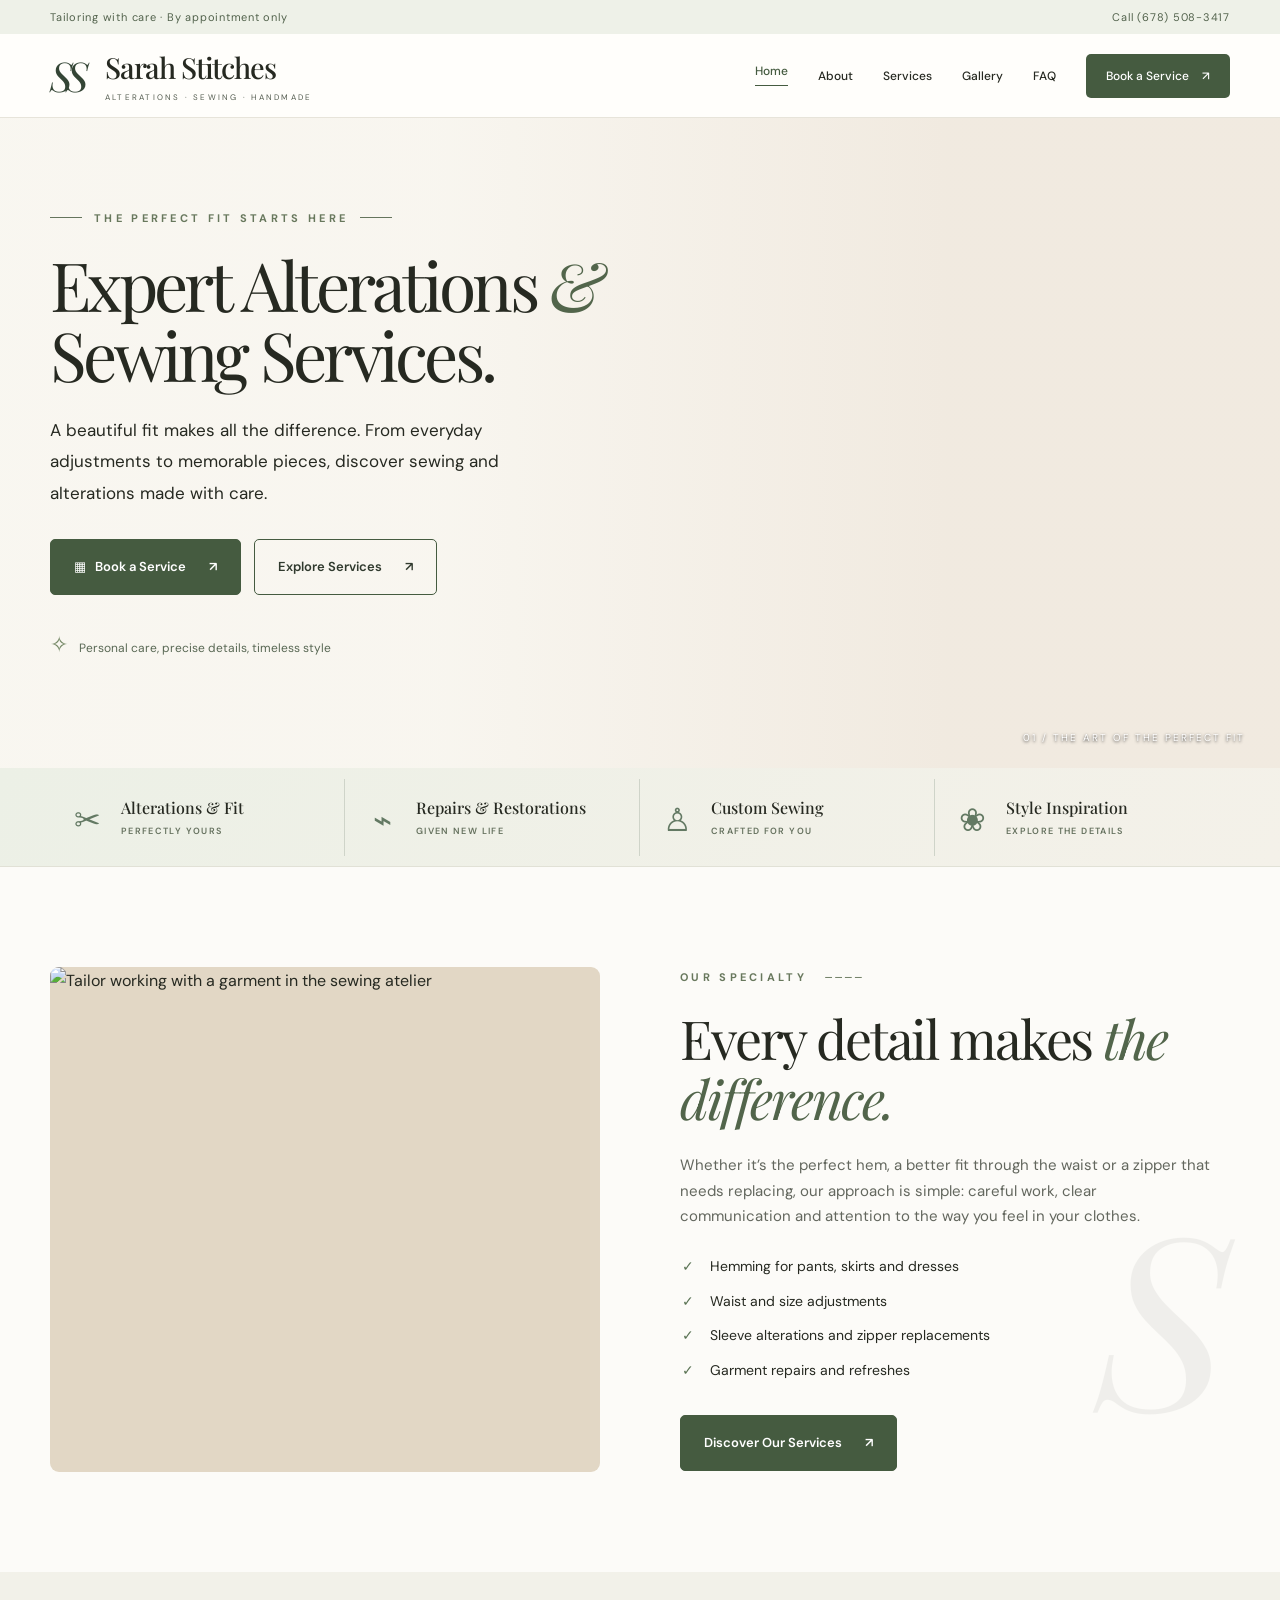
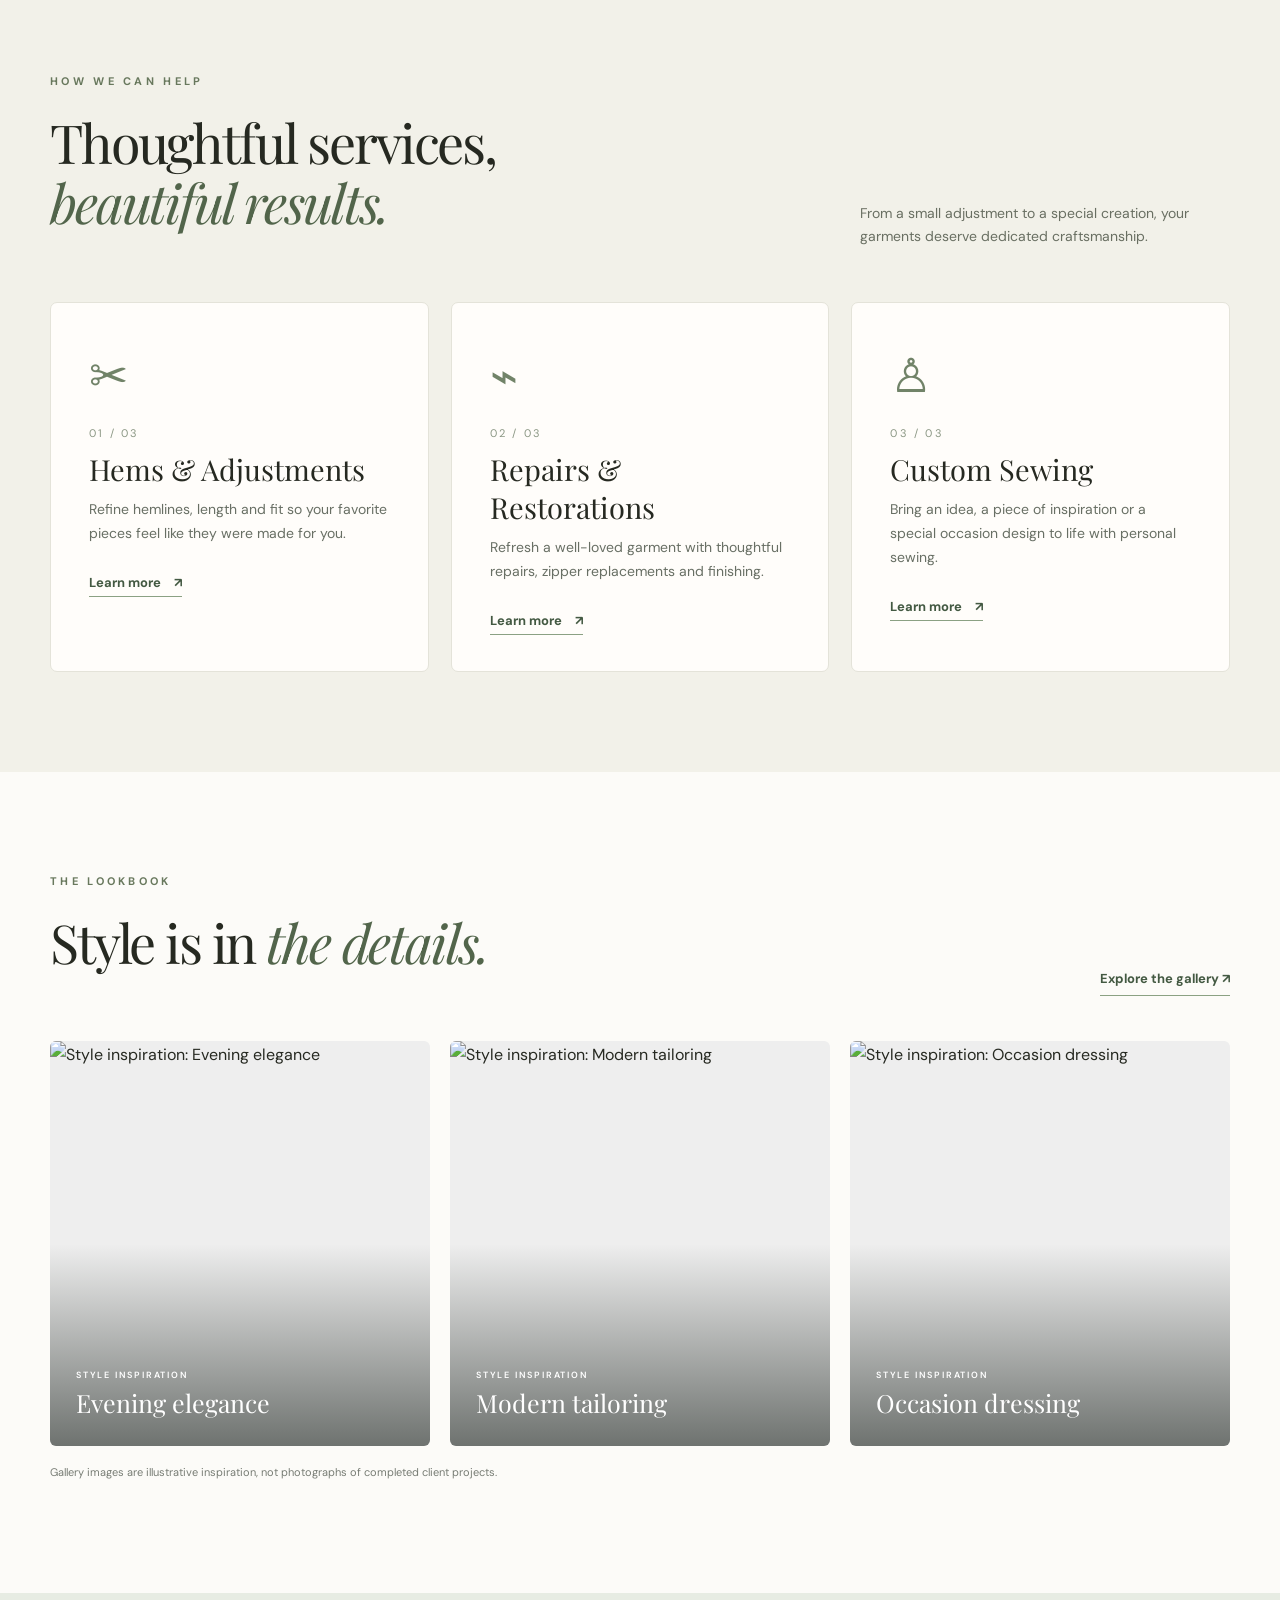
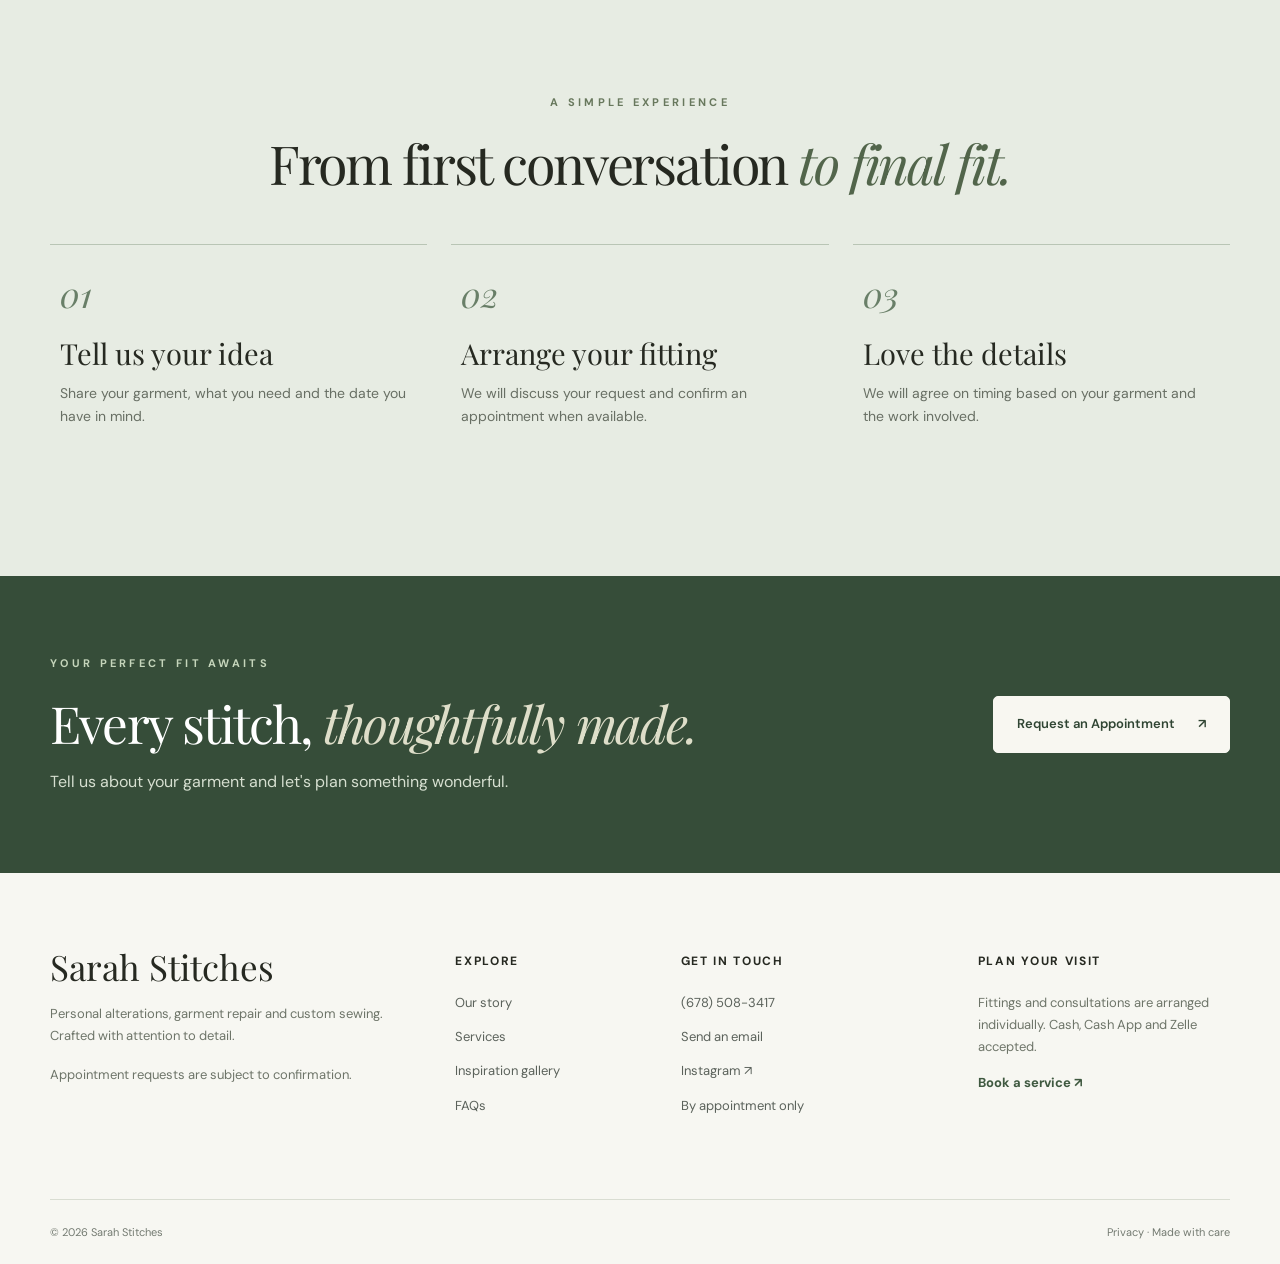
==== index.html @ 7e5cfd44 "feat: publish responsive couture brochure website with SEO and appointment form" ====
<!DOCTYPE html><html lang="en"><head><meta charset="UTF-8"><meta name="viewport" content="width=device-width, initial-scale=1"><meta name="theme-color" content="#43553e"><meta name="description" content="Explore clothing alterations, hemming, garment repairs and custom sewing at Sarah Stitches. Request an appointment today."><meta property="og:type" content="website"><meta property="og:site_name" content="Sarah Stitches"><meta property="og:title" content="Sarah Stitches | Expert Alterations & Custom Sewing"><meta property="og:description" content="Explore clothing alterations, hemming, garment repairs and custom sewing at Sarah Stitches. Request an appointment today."><meta property="og:url" content="https://sarah-stitches.netlify.app/"><meta property="og:image" content="https://images.pexels.com/photos/7148013/pexels-photo-7148013.jpeg?auto=compress&cs=tinysrgb&w=1600"><meta name="twitter:card" content="summary_large_image"><link rel="canonical" href="https://sarah-stitches.netlify.app/"><link rel="icon" href="/favicon.svg" type="image/svg+xml"><link rel="preconnect" href="https://fonts.googleapis.com"><link rel="preconnect" href="https://fonts.gstatic.com" crossorigin><link rel="preconnect" href="https://images.unsplash.com"><link rel="preconnect" href="https://images.pexels.com"><link href="https://fonts.googleapis.com/css2?family=DM+Sans:wght@400;500;600;700&family=Playfair+Display:ital,wght@0,400;0,500;0,600;1,400;1,500&display=swap" rel="stylesheet"><link rel="stylesheet" href="/assets/styles.css"><title>Sarah Stitches | Expert Alterations & Custom Sewing</title><script type="application/ld+json">{"@context":"https://schema.org","@type":"Organization","name":"Sarah Stitches","url":"https://sarah-stitches.netlify.app","telephone":"+1-678-508-3417","email":"perfectfitalterationsga@gmail.com","sameAs":["https://www.instagram.com/SarahStitche_alterations_/"],"description":"Clothing alterations, repairs and custom sewing available by appointment."}</script></head><body><a class="skip" href="#main">Skip to main content</a><div class="topline"><div class="wrap topinner"><span>Tailoring with care · By appointment only</span><a href="tel:+16785083417">Call (678) 508-3417</a></div></div><header class="head"><div class="wrap nav"><a href="/" class="brand" aria-label="Sarah Stitches home"><span class="monogram">SS</span><span class="brandline"><b>Sarah Stitches</b><small>ALTERATIONS · SEWING · HANDMADE</small></span></a><button class="hamb" aria-controls="menu" aria-expanded="false" aria-label="Open menu"><i></i><i></i><i></i></button><nav id="menu" class="menu" aria-label="Main menu"><a aria-current="page" href="/">Home</a><a  href="/about/">About</a><a  href="/services/">Services</a><a  href="/gallery/">Gallery</a><a  href="/faq/">FAQ</a><a class="booklink"  href="/book/">Book a Service <span>↗</span></a></nav></div></header><main id="main"><section class="hero"><div class="heroimage" style="background-image:linear-gradient(90deg,rgba(249,247,241,.97) 0%,rgba(249,247,241,.92) 34%,rgba(249,247,241,.19) 74%),url('https://images.pexels.com/photos/7148013/pexels-photo-7148013.jpeg?auto=compress&cs=tinysrgb&w=1600')"></div><div class="wrap herocontent"><div class="herotext"><p class="kicker withline">THE PERFECT FIT STARTS HERE</p><h1>Expert Alterations <i>&</i> Sewing Services.</h1><p class="lead">A beautiful fit makes all the difference. From everyday adjustments to memorable pieces, discover sewing and alterations made with care.</p><div class="actions"><a class="btn" href="/book/">▦ &nbsp; Book a Service <span>↗</span></a><a class="btn outline" href="/services/">Explore Services <span>↗</span></a></div><div class="herofoot"><span class="sparkle">✧</span> Personal care, precise details, timeless style</div></div></div><div class="hero-index">01 / THE ART OF THE PERFECT FIT</div></section>
<div class="categories"><div class="wrap catgrid"><a href="/services/#hemming"><i>✂</i><div><strong>Alterations & Fit</strong><small>PERFECTLY YOURS</small></div></a><a href="/services/#repairs"><i>⌁</i><div><strong>Repairs & Restorations</strong><small>GIVEN NEW LIFE</small></div></a><a href="/services/#custom"><i>♙</i><div><strong>Custom Sewing</strong><small>CRAFTED FOR YOU</small></div></a><a href="/gallery/"><i>❀</i><div><strong>Style Inspiration</strong><small>EXPLORE THE DETAILS</small></div></a></div></div>
<section class="section wrap feature"><div class="feature-img"><img src="https://images.pexels.com/photos/6765062/pexels-photo-6765062.jpeg?auto=compress&cs=tinysrgb&w=1100" loading="lazy" alt="Tailor working with a garment in the sewing atelier"></div><div class="feature-copy"><p class="kicker">OUR SPECIALTY <span>────</span></p><h2>Every detail makes <em>the difference.</em></h2><p>Whether it’s the perfect hem, a better fit through the waist or a zipper that needs replacing, our approach is simple: careful work, clear communication and attention to the way you feel in your clothes.</p><ul class="checks"><li>Hemming for pants, skirts and dresses</li><li>Waist and size adjustments</li><li>Sleeve alterations and zipper replacements</li><li>Garment repairs and refreshes</li></ul><a class="btn" href="/services/">Discover Our Services <span>↗</span></a><div class="featuredeco">S</div></div></section>
<section class="section services-preview"><div class="wrap"><div class="sectionhead"><div><p class="kicker">HOW WE CAN HELP</p><h2>Thoughtful services,<br><em>beautiful results.</em></h2></div><p>From a small adjustment to a special creation, your garments deserve dedicated craftsmanship.</p></div><div class="svcards"><article><div class="svicon">✂</div><span class="svnum">01 / 03</span><h3>Hems & Adjustments</h3><p>Refine hemlines, length and fit so your favorite pieces feel like they were made for you.</p><a href="/services/#hemming">Learn more <span>↗</span></a></article><article><div class="svicon">⌁</div><span class="svnum">02 / 03</span><h3>Repairs & Restorations</h3><p>Refresh a well-loved garment with thoughtful repairs, zipper replacements and finishing.</p><a href="/services/#repairs">Learn more <span>↗</span></a></article><article><div class="svicon">♙</div><span class="svnum">03 / 03</span><h3>Custom Sewing</h3><p>Bring an idea, a piece of inspiration or a special occasion design to life with personal sewing.</p><a href="/services/#custom">Learn more <span>↗</span></a></article></div></div></section>
<section class="section wrap preview-gallery"><div class="sectionhead"><div><p class="kicker">THE LOOKBOOK</p><h2>Style is in <em>the details.</em></h2></div><a class="textlink" href="/gallery/">Explore the gallery ↗</a></div><div class="preview-grid"><div class="preview-photo"><img loading="lazy" src="https://images.unsplash.com/photo-1595777457583-95e059d581b8?auto=format&fit=crop&w=800&q=82" alt="Style inspiration: Evening elegance"><div><span>STYLE INSPIRATION</span><strong>Evening elegance</strong></div></div><div class="preview-photo"><img loading="lazy" src="https://images.unsplash.com/photo-1515886657613-9f3515b0c78f?auto=format&fit=crop&w=800&q=82" alt="Style inspiration: Modern tailoring"><div><span>STYLE INSPIRATION</span><strong>Modern tailoring</strong></div></div><div class="preview-photo"><img loading="lazy" src="https://images.unsplash.com/photo-1469334031218-e382a71b716b?auto=format&fit=crop&w=800&q=82" alt="Style inspiration: Occasion dressing"><div><span>STYLE INSPIRATION</span><strong>Occasion dressing</strong></div></div></div><p class="note">Gallery images are illustrative inspiration, not photographs of completed client projects.</p></section>
<section class="section process"><div class="wrap"><p class="kicker">A SIMPLE EXPERIENCE</p><h2>From first conversation <em>to final fit.</em></h2><div class="steps"><article><span>01</span><h3>Tell us your idea</h3><p>Share your garment, what you need and the date you have in mind.</p></article><article><span>02</span><h3>Arrange your fitting</h3><p>We will discuss your request and confirm an appointment when available.</p></article><article><span>03</span><h3>Love the details</h3><p>We will agree on timing based on your garment and the work involved.</p></article></div></div></section></main><section class="endcta"><div class="wrap endinner"><div><p class="kicker lightkick">YOUR PERFECT FIT AWAITS</p><h2>Every stitch, <em>thoughtfully made.</em></h2><p>Tell us about your garment and let's plan something wonderful.</p></div><a class="btn btn-white" href="/book/">Request an Appointment <span>↗</span></a></div></section><footer class="foot"><div class="wrap footgrid"><div><a class="footbrand" href="/">Sarah Stitches</a><p>Personal alterations, garment repair and custom sewing. Crafted with attention to detail.</p><small>Appointment requests are subject to confirmation.</small></div><div><h3>Explore</h3><a href="/about/">Our story</a><a href="/services/">Services</a><a href="/gallery/">Inspiration gallery</a><a href="/faq/">FAQs</a></div><div><h3>Get in touch</h3><a href="tel:+16785083417">(678) 508-3417</a><a href="mailto:perfectfitalterationsga@gmail.com">Send an email</a><a href="https://www.instagram.com/SarahStitche_alterations_/" target="_blank" rel="noopener noreferrer">Instagram ↗</a><span>By appointment only</span></div><div><h3>Plan your visit</h3><p>Fittings and consultations are arranged individually. Cash, Cash App and Zelle accepted.</p><a class="footbtn" href="/book/">Book a service ↗</a></div></div><div class="wrap footbottom"><span>© 2026 Sarah Stitches</span><span><a href="/privacy/">Privacy</a> · Made with care</span></div></footer><script src="/assets/main.js" defer></script></body></html>
---- assets/styles.css ----
:root{--ink:#262921;--green:#455b40;--dark:#223426;--sage:#e5eadd;--cream:#f8f6f1;--soft:#efece4;--beige:#d9c9ae;--line:#d8d8ca}*{box-sizing:border-box}html{scroll-behavior:smooth}body{margin:0;background:#fcfbf8;color:var(--ink);font:16px/1.7 'DM Sans',system-ui,sans-serif;-webkit-font-smoothing:antialiased}img{max-width:100%;display:block}a{text-decoration:none;color:inherit}button,input,select,textarea{font:inherit}button{cursor:pointer}::selection{background:#9cae93;color:#fff}.wrap{width:min(1180px,calc(100% - 54px));margin:auto}.skip{position:absolute;left:-10000px;z-index:30}.skip:focus{left:1rem;top:1rem;background:white;padding:1rem}.topline{background:#eef1e8;font-size:11px;color:#52624c;letter-spacing:.07em}.topinner{display:flex;align-items:center;justify-content:space-between;min-height:34px}.topinner a:hover{text-decoration:underline}.head{background:#fffefb;position:relative;z-index:12;border-bottom:1px solid #e7e4da}.nav{display:flex;justify-content:space-between;align-items:center;min-height:83px;gap:22px}.brand{display:flex;align-items:center;gap:13px;flex:none}.monogram{font-family:'Playfair Display',serif;font-style:italic;font-size:41px;letter-spacing:-.16em;font-weight:400;color:#344535;margin-right:9px}.brandline{display:flex;flex-direction:column;line-height:1.15}.brandline b{font:500 29px 'Playfair Display',serif;letter-spacing:-.04em}.brandline small{font-size:8px;letter-spacing:.28em;margin-top:7px;color:#555d51}.menu{display:flex;align-items:center;gap:30px}.menu>a{font:500 12px/1 'DM Sans',sans-serif;transition:color .2s;white-space:nowrap}.menu>a:hover,.menu>a[aria-current=page]{color:var(--green)}.menu>a:not(.booklink)[aria-current=page]:after{content:'';display:block;height:1px;background:var(--green);margin-top:8px}.booklink{background:var(--green);border-radius:5px;color:#fff!important;padding:16px 20px;display:inline-flex;align-items:center;gap:13px}.booklink:hover,.btn:hover{background:#273b29}.hamb{display:none;border:0;background:transparent;padding:12px}.hamb i{display:block;width:26px;height:2px;background:#304132;margin:5px 0}.hero{min-height:650px;position:relative;overflow:hidden;background:#efe7dc}.heroimage{position:absolute;inset:0;background-position:center 40%;background-size:cover}.herocontent{position:relative;z-index:2;min-height:650px;display:flex;align-items:center}.herotext{width:min(590px,100%);padding:52px 0 65px}.kicker{font-size:11px;letter-spacing:.3em;font-weight:700;color:#68785d;margin:0 0 21px;text-transform:uppercase}.withline:before,.withline:after{content:'';display:inline-block;width:32px;vertical-align:middle;margin:0 12px 4px 0;border-bottom:1px solid #65755d}.withline:after{margin:0 0 4px 12px}.hero h1,.interior-intro h1{font:400 clamp(48px,5.3vw,79px)/1.04 'Playfair Display',serif;letter-spacing:-.055em;margin:0 0 25px}.hero h1 i,.interior-intro h1 em,h2 em{font-weight:400;color:#52654b;font-family:'Playfair Display',serif}h1 i{font-weight:400}p.lead{font:400 17px/1.85 'DM Sans',sans-serif;max-width:460px;margin:0 0 30px}.actions{display:flex;gap:13px;flex-wrap:wrap}.btn{display:inline-flex;align-items:center;justify-content:center;gap:14px;padding:16px 23px;border:1px solid var(--green);background:var(--green);color:white;border-radius:5px;font-size:13px;font-weight:600;transition:all .25s}.btn span{margin-left:9px}.outline{background:transparent;color:#303a2e}.outline:hover{color:#fff}.herofoot{margin-top:31px;font-size:12px;color:#596854}.sparkle{font-size:22px;margin-right:8px;color:#738764}.hero-index{position:absolute;right:35px;bottom:24px;font:10px 'DM Sans';letter-spacing:.2em;color:#fff;text-shadow:0 1px 3px #333}.categories{background:linear-gradient(125deg,#ecf0e6,#f4f1e9);border-bottom:1px solid #e1e1d6}.catgrid{display:grid;grid-template-columns:repeat(4,1fr);min-height:98px;align-items:center}.catgrid a{display:flex;align-items:center;gap:16px;padding:17px 20px;min-height:70px;border-right:1px solid #cfd4c9}.catgrid a:last-child{border:0}.catgrid i{font:normal 32px 'Playfair Display',serif;color:#637963;min-width:35px;text-align:center}.catgrid strong{font:500 16px/1.2 'Playfair Display',serif;display:block}.catgrid small{font:600 9px/1.2 'DM Sans';letter-spacing:.15em;color:#65715e;display:block;margin-top:9px}.section{padding:100px 0}.feature{display:grid;grid-template-columns:1fr 1fr;gap:80px;align-items:center}.feature-img{height:505px;overflow:hidden;border-radius:9px;background:#e2d7c5}.feature-img img{width:100%;height:100%;object-fit:cover}.feature-copy{position:relative}.feature-copy .kicker span{margin-left:12px}.feature-copy h2,.sectionhead h2,.process h2,.faqwrap h2,.bookform h2{font:400 clamp(37px,4.2vw,58px)/1.13 'Playfair Display',serif;letter-spacing:-.04em;margin:0 0 24px}.feature-copy p:not(.kicker){max-width:530px;color:#63675e;font-size:15px}.checks{list-style:none;padding:0;margin:25px 0 32px}.checks li{position:relative;padding-left:30px;margin:11px 0;font-size:14px}.checks li:before{content:'✓';position:absolute;left:2px;top:0;color:#597253;font-weight:700}.featuredeco{position:absolute;right:0;bottom:0;opacity:.055;font:italic 240px 'Playfair Display',serif;pointer-events:none}.services-preview{background:#f2f1e9}.sectionhead{display:flex;align-items:end;justify-content:space-between;gap:50px;margin-bottom:45px}.sectionhead>p{max-width:370px;color:#696f62;margin-bottom:8px;font-size:14px}.svcards{display:grid;grid-template-columns:repeat(3,1fr);gap:22px}.svcards article{background:#fffdfa;border:1px solid #e4e3d9;border-radius:7px;padding:38px;transition:transform .25s,box-shadow .25s}.svcards article:hover{transform:translateY(-4px);box-shadow:0 16px 28px #28372614}.svicon{font:47px 'Playfair Display',serif;color:#718368}.svnum{font:11px 'DM Sans';color:#8b9784;letter-spacing:.2em;display:block;margin:22px 0 10px}.svcards h3,.steps h3{font:400 29px 'Playfair Display',serif;margin:0 0 10px}.svcards p,.steps p{font-size:14px;color:#686f64;margin:0 0 22px}.svcards a,.textlink{font-weight:700;color:#435942;font-size:13px;border-bottom:1px solid #8ba183;padding-bottom:5px}.svcards a span{padding-left:10px}.preview-grid{display:grid;grid-template-columns:repeat(3,1fr);gap:20px}.preview-photo{height:405px;position:relative;overflow:hidden;border-radius:6px;background:#eee}.preview-photo:after{content:'';position:absolute;inset:50% 0 0;background:linear-gradient(transparent,#1d241f9c)}.preview-photo img{width:100%;height:100%;object-fit:cover;transition:transform .45s}.preview-photo:hover img{transform:scale(1.045)}.preview-photo>div{position:absolute;bottom:25px;left:26px;z-index:1;color:white}.preview-photo span{display:block;font:600 9px 'DM Sans';letter-spacing:.2em;margin-bottom:5px}.preview-photo strong{font:400 25px 'Playfair Display',serif}.note{font-size:11px;color:#777c74;margin-top:17px}.process{background:#e7ece3;text-align:center}.process h2{margin-bottom:50px}.steps{display:grid;grid-template-columns:repeat(3,1fr);text-align:left;gap:24px}.steps article{border-top:1px solid #b9c5b5;padding:25px 10px}.steps article>span,.values article>span{font:italic 35px 'Playfair Display',serif;color:#697f68;display:block;margin-bottom:17px}.endcta{background:#364d39;color:#fff}.endinner{display:flex;gap:60px;justify-content:space-between;align-items:center;padding:78px 0}.endinner h2{font:400 clamp(36px,4vw,58px)/1.15 'Playfair Display',serif;margin:0 0 15px;letter-spacing:-.035em}.endinner h2 em{color:#dedec9}.endinner p:last-child{margin:0;color:#d6dfd0}.lightkick{color:#c5d5bb}.btn-white{background:#f8f7f1;color:#304533;border-color:#f8f7f1;white-space:nowrap}.btn-white:hover{color:white;border-color:#799075}.foot{background:#f7f7f2}.footgrid{display:grid;grid-template-columns:2fr 1fr 1.4fr 1.4fr;gap:45px;padding:70px 0}.footbrand{font:400 35px 'Playfair Display',serif}.footgrid p,.footgrid small{color:#6e7569;font-size:13px}.footgrid h3{font-size:12px;letter-spacing:.14em;text-transform:uppercase;margin:8px 0 21px}.footgrid>div:not(:first-child)>a,.footgrid>div:not(:first-child)>span{display:block;font-size:13px;margin:0 0 12px;color:#5b625b;overflow-wrap:anywhere}.footgrid a:hover{color:var(--green)}.footbtn{font-weight:700!important;color:#3f5940!important}.footbottom{border-top:1px solid #d9ddd2;padding:23px 0;display:flex;justify-content:space-between;font-size:11px;color:#737a71}.interior-intro{background:linear-gradient(110deg,#f4f2ea,#e8ece2);padding:97px 0 93px}.interior-intro .wrap{max-width:1180px}.interior-intro h1{margin-bottom:16px;font-size:clamp(48px,5vw,72px)}.interior-intro p:last-child{max-width:680px;color:#667062;font-size:16px}.aboutfeature{padding-top:90px}.values{display:grid;grid-template-columns:repeat(3,1fr);gap:45px}.values h3{font:400 29px 'Playfair Display',serif;margin:0 0 12px}.values p{color:#71756e;font-size:14px}.fullservices{padding-top:60px}.servicerow{display:grid;grid-template-columns:1fr 1fr;gap:90px;align-items:center;padding:50px 0;border-bottom:1px solid var(--line)}.servicerow:nth-child(even) .servicevisual{order:-1}.servicetext h2{font:400 50px/1.17 'Playfair Display',serif;letter-spacing:-.04em}.servicetext p{color:#6a7068}.servicevisual{height:410px;border-radius:6px;overflow:hidden}.servicevisual img{width:100%;height:100%;object-fit:cover}.service-note{background:#edf0e8;padding:22px 30px;margin-top:40px}.service-note p{margin:0;color:#4f5f4e}.gallerytop{display:flex;justify-content:space-between;align-items:center;gap:30px;margin-bottom:30px}.gallerytop p{max-width:420px;font-size:14px;color:#677062}.filters{display:flex;gap:8px;flex-wrap:wrap}.filters button{border:1px solid #cbd2c5;border-radius:40px;padding:9px 19px;background:transparent;font-size:12px;color:#536451}.filters button.selected{background:#455b40;color:white}.gallerygrid{display:grid;grid-template-columns:repeat(3,1fr);gap:25px}.gcard[hidden]{display:none}.gphoto{height:355px;border-radius:6px;overflow:hidden;background:#ede9de}.gphoto img{width:100%;height:100%;object-fit:cover;transition:transform .3s}.gcard:hover img{transform:scale(1.035)}.gcap{display:flex;align-items:end;justify-content:space-between;margin:13px 0 8px}.gcap span{color:#798371;font-size:10px;text-transform:uppercase;letter-spacing:.17em}.gcap h3{font:400 23px 'Playfair Display',serif;margin:3px 0}.gcap>b{font:italic 20px 'Playfair Display';color:#bcc4b7}.faqwrap{display:grid;grid-template-columns:.8fr 1.2fr;gap:80px}.faqwrap>div:first-child p:not(.kicker){color:#677062}.faqs details{border-bottom:1px solid #d7ded2;padding:20px 0}.faqs summary{cursor:pointer;list-style:none;display:flex;justify-content:space-between;align-items:center;font-weight:600}.faqs summary::-webkit-details-marker{display:none}.faqs summary b{font:400 25px 'Playfair Display';color:#6c8566}.faqs details[open] summary b{transform:rotate(45deg)}.faqs p{color:#697068;font-size:14px;padding-right:50px}.bookgrid{display:grid;grid-template-columns:1.5fr .8fr;gap:85px}.bookform p:not(.kicker){color:#687064}.bookform form{margin-top:27px}.formrow{display:grid;grid-template-columns:1fr 1fr;gap:20px}form label{display:block;font-size:13px;font-weight:700;color:#4b594c;margin-bottom:17px}form label small{font-weight:400}input,select,textarea{display:block;width:100%;border:1px solid #d7dcd4;background:#fff;border-radius:5px;padding:15px 13px;margin-top:8px;outline:0;color:#30362d}input:focus,select:focus,textarea:focus{border-color:#587454;box-shadow:0 0 0 3px #89a08333}.honey{position:absolute;left:-9999px}.formhint{font-size:12px!important}.formhint a{text-decoration:underline}.contactaside{background:#f0f1e9;padding:25px;align-self:start}.asideimg{height:235px;margin-bottom:26px;overflow:hidden}.asideimg img{height:100%;width:100%;object-fit:cover}.contactaside h3{font:400 32px 'Playfair Display';margin:0 0 8px}.contactaside p{font-size:13px;color:#6d7468}.contactaside>a{border-top:1px solid #d1d8ca;padding:16px 0;display:block}.contactaside>a strong{display:block;font-size:12px;letter-spacing:.08em}.contactaside>a span{font-size:13px;color:#5b6d57;overflow-wrap:anywhere}.asidefoot{border-top:1px solid #d1d8ca;padding-top:20px}.legal{max-width:850px;color:#5c675b}.legal h2{font:400 30px 'Playfair Display';color:#293b2e;margin-top:35px}.legal a{text-decoration:underline}@media(max-width:1050px){.menu{gap:17px}.menu>a{font-size:11px}.brandline b{font-size:23px}.feature{gap:45px}.catgrid a{padding:15px 10px}.catgrid strong{font-size:14px}}@media(max-width:800px){.wrap{width:min(100% - 34px,1180px)}.topline{display:none}.nav{min-height:74px}.hamb{display:block}.menu{display:none;position:absolute;top:73px;left:0;right:0;background:#fffefa;border-top:1px solid #e1e4d9;box-shadow:0 18px 22px #2d423018;padding:17px;flex-direction:column;align-items:stretch;gap:0}.menu.open{display:flex}.menu a{font-size:14px;padding:15px;border-bottom:1px solid #eee}.menu .booklink{justify-content:center;border:0;margin-top:12px}.hero,.herocontent{min-height:570px}.heroimage{background-position:60% center}.herotext{padding:60px 0;width:85%}.hero h1{font-size:clamp(41px,7vw,66px)}.categories .catgrid{grid-template-columns:1fr 1fr}.catgrid a:nth-child(2){border-right:0}.catgrid a:nth-child(-n+2){border-bottom:1px solid #d3d8cf}.feature,.servicerow,.faqwrap,.bookgrid{grid-template-columns:1fr}.feature-img{height:380px}.section{padding:68px 0}.feature-copy{padding-top:0}.svcards,.preview-grid,.gallerygrid,.steps,.values{grid-template-columns:repeat(2,1fr)}.servicerow{gap:35px}.servicerow:nth-child(even) .servicevisual{order:0}.servicevisual{height:340px}.bookgrid{gap:45px}.footgrid{grid-template-columns:1fr 1fr}.endinner{flex-direction:column;align-items:start;gap:25px}.preview-photo{height:300px}.sectionhead{align-items:start}.sectionhead>p{max-width:250px}}@media(max-width:560px){.brandline b{font-size:22px}.brandline small{font-size:7px;letter-spacing:.18em}.monogram{font-size:34px}.hero,.herocontent{min-height:620px}.heroimage{background-image:linear-gradient(90deg,rgba(249,247,241,.96),rgba(249,247,241,.69)),url('https://images.pexels.com/photos/7148013/pexels-photo-7148013.jpeg?auto=compress&cs=tinysrgb&w=1600')!important;background-position:center!important}.herotext{width:100%}.hero h1{font-size:49px}.hero-index{display:none}.withline:before,.withline:after{width:13px}.withline{font-size:9px}.actions{gap:10px}.btn{font-size:12px;padding:15px 17px}.herofoot{font-size:11px}.catgrid strong{font-size:13px}.catgrid small{font-size:8px}.catgrid i{font-size:25px;min-width:24px}.catgrid a{gap:9px}.sectionhead,.gallerytop{flex-direction:column;align-items:start;gap:10px}.svcards,.preview-grid,.gallerygrid,.steps,.values{grid-template-columns:1fr}.preview-photo{height:370px}.feature-img{height:330px}.sectionhead h2,.feature-copy h2{font-size:42px}.servicetext h2{font-size:43px}.interior-intro{padding:70px 0}.interior-intro h1{font-size:46px}.formrow{grid-template-columns:1fr;gap:0}.footgrid{grid-template-columns:1fr 1fr;gap:30px}.footgrid>div:first-child{grid-column:1/-1}.footbottom{gap:12px;flex-wrap:wrap}.contactaside{padding:18px}.faqwrap{gap:35px}}@media(prefers-reduced-motion:reduce){html{scroll-behavior:auto}*{transition:none!important}}
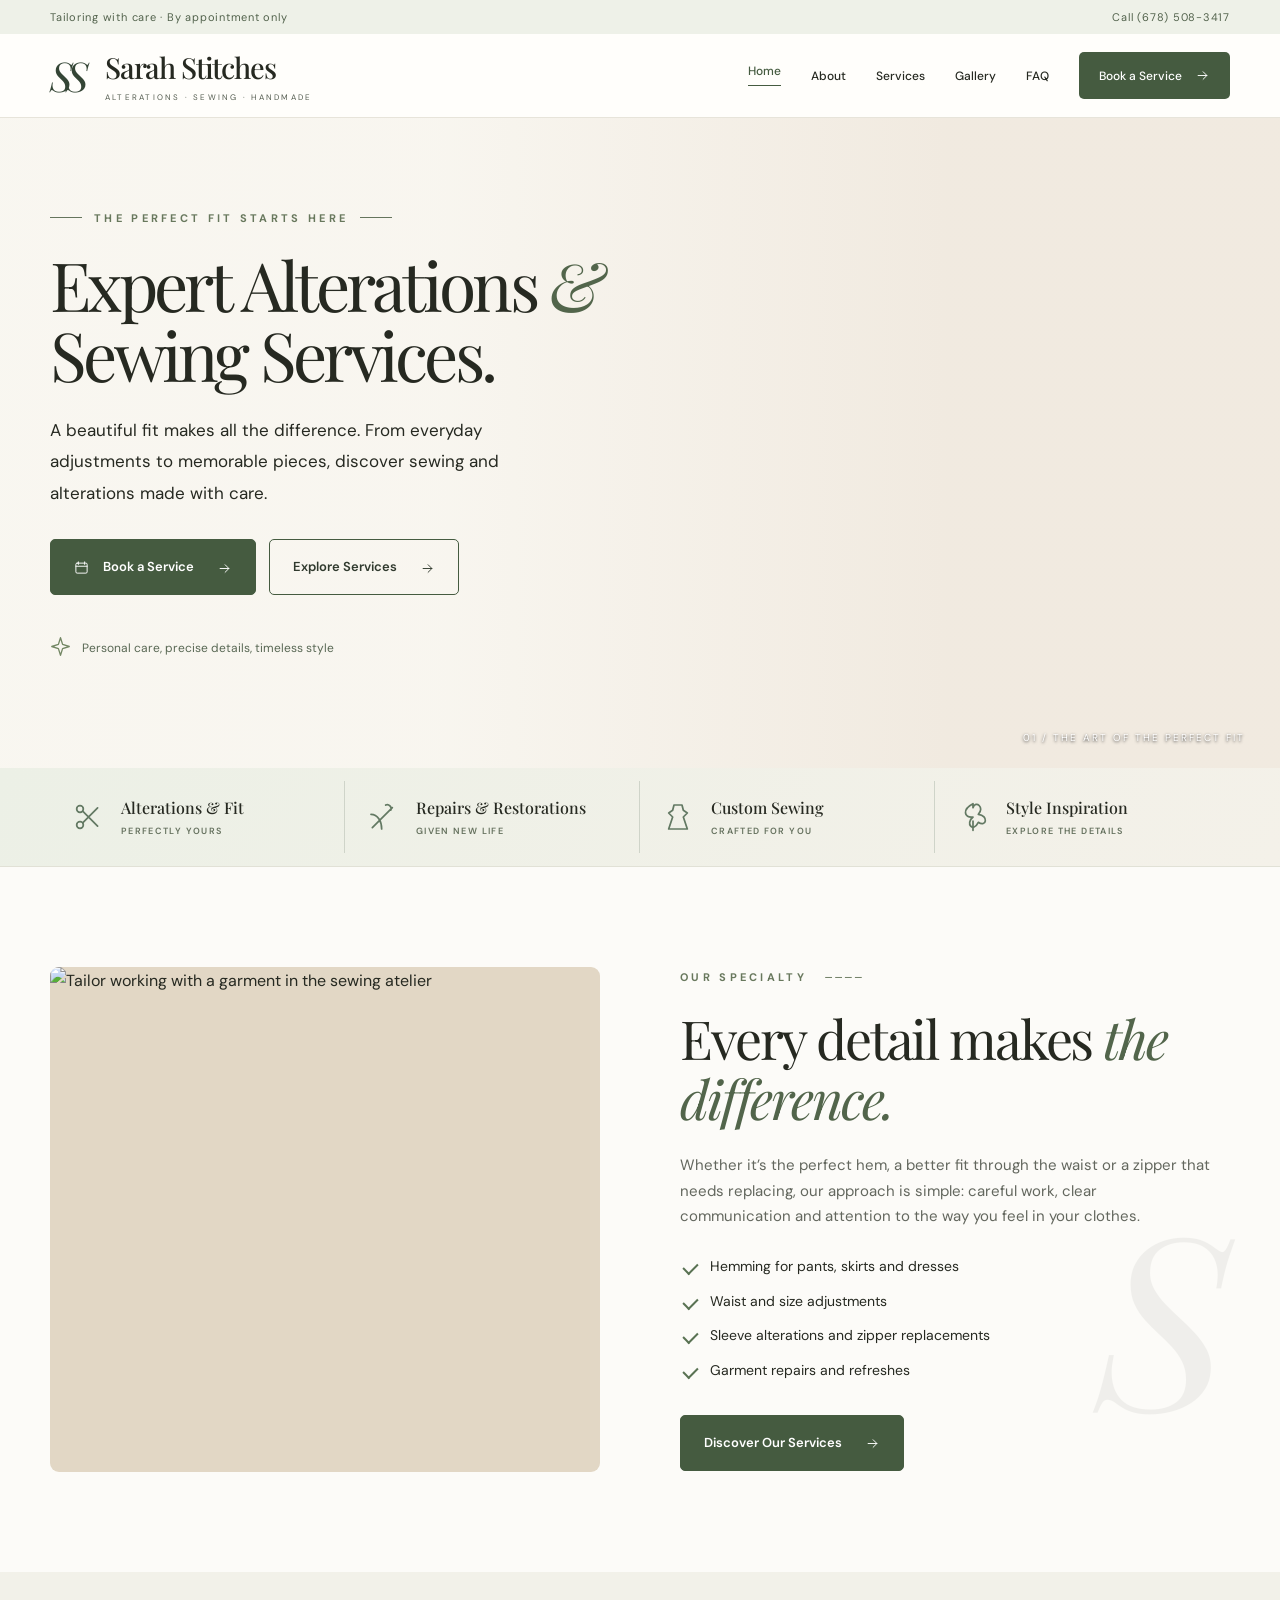
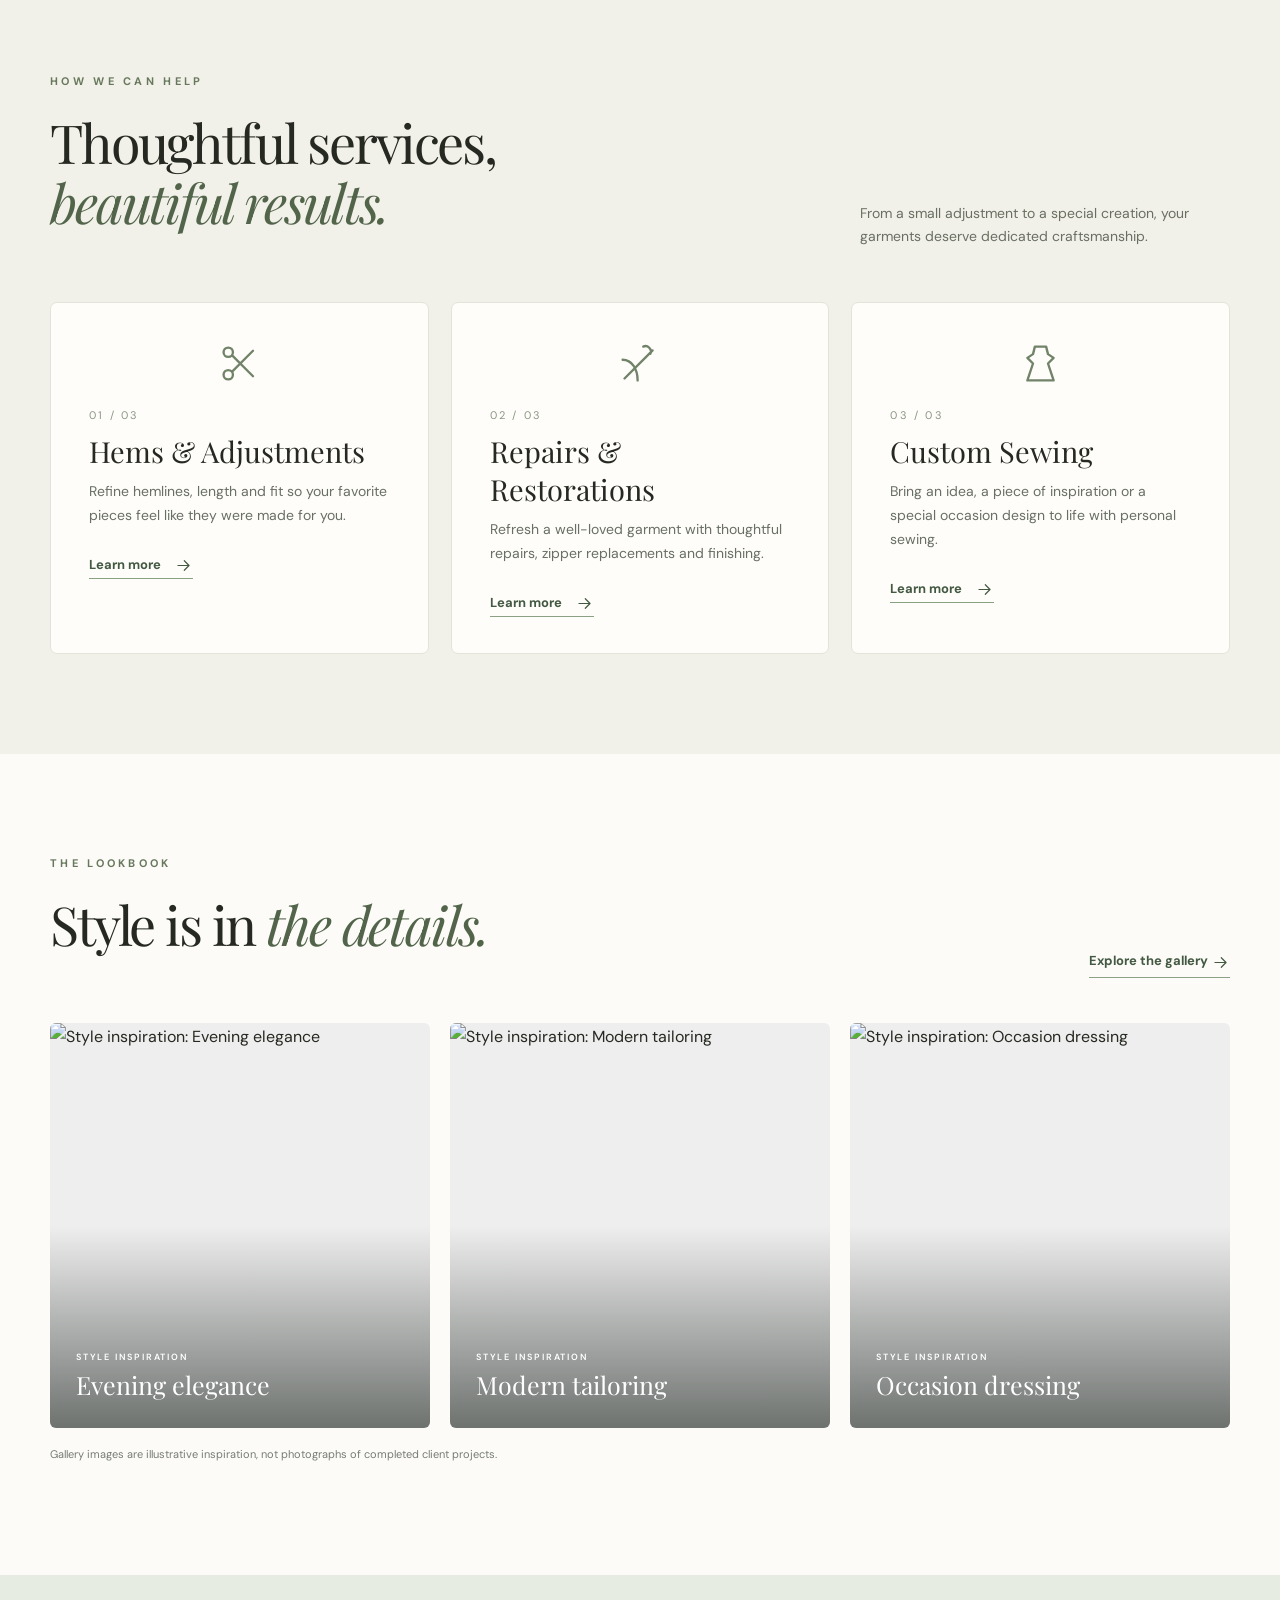
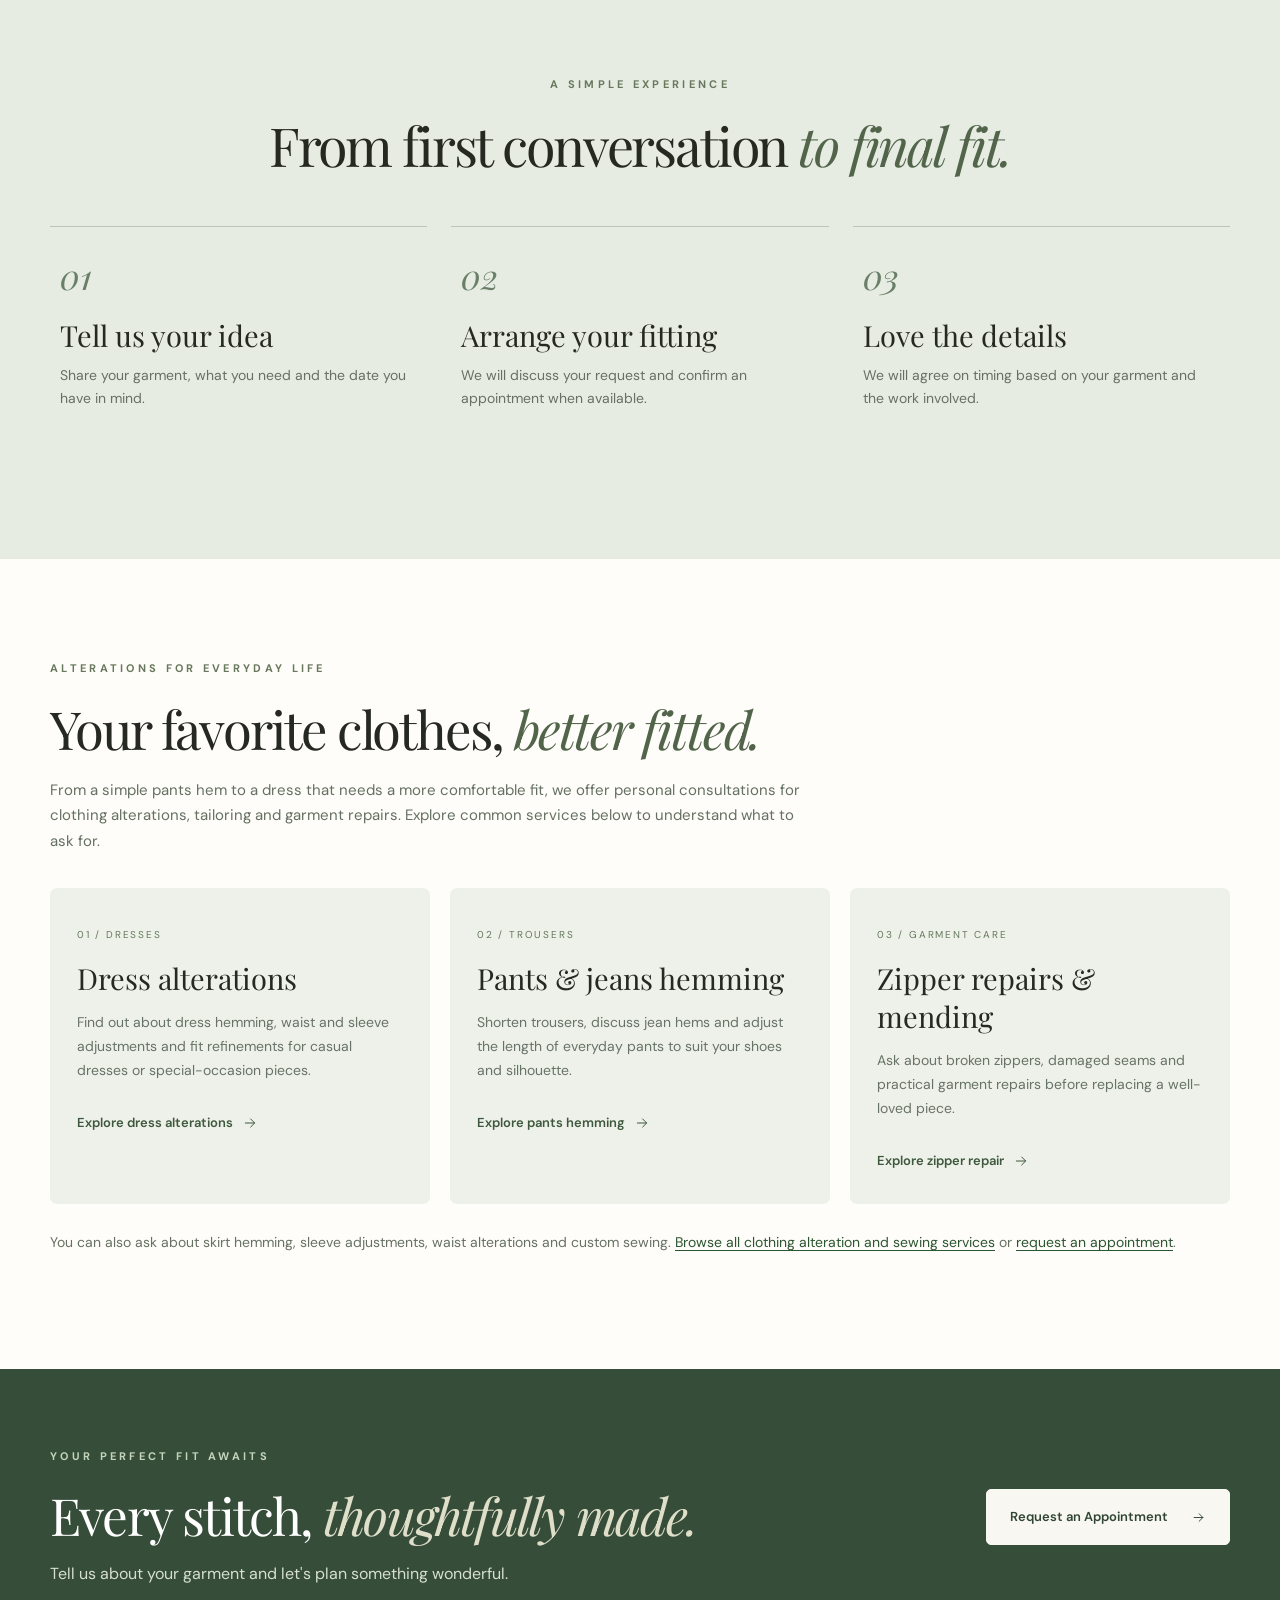
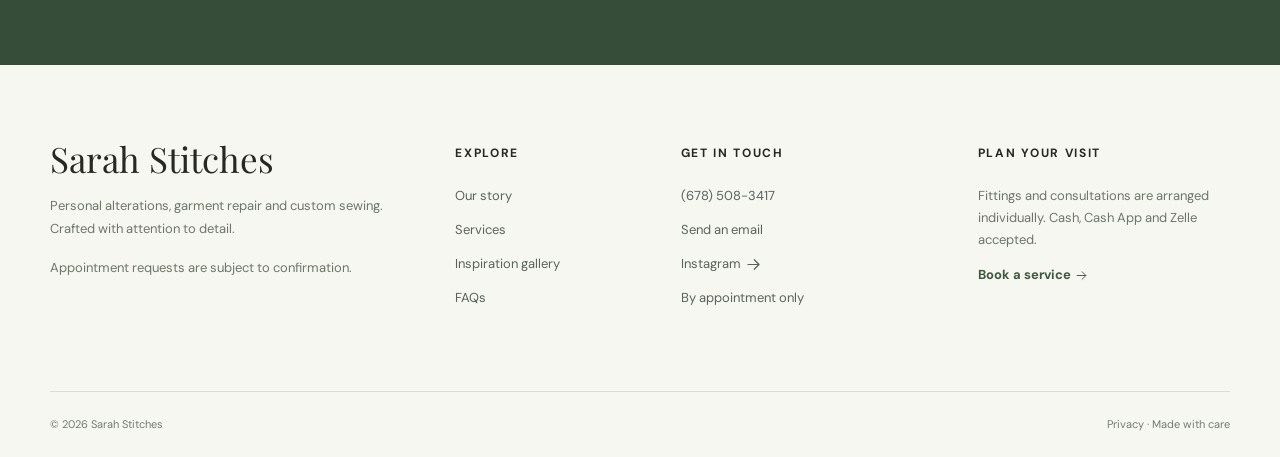
==== commit 77ed45f5: "style: add subtle movement and SVG icons, improve homepage SEO" ====
--- a/index.html
+++ b/index.html
@@ -1,6 +1,6 @@
-<!DOCTYPE html><html lang="en"><head><meta charset="UTF-8"><meta name="viewport" content="width=device-width, initial-scale=1"><meta name="theme-color" content="#43553e"><meta name="description" content="Explore clothing alterations, hemming, garment repairs and custom sewing at Sarah Stitches. Request an appointment today."><meta property="og:type" content="website"><meta property="og:site_name" content="Sarah Stitches"><meta property="og:title" content="Sarah Stitches | Expert Alterations & Custom Sewing"><meta property="og:description" content="Explore clothing alterations, hemming, garment repairs and custom sewing at Sarah Stitches. Request an appointment today."><meta property="og:url" content="https://sarah-stitches.netlify.app/"><meta property="og:image" content="https://images.pexels.com/photos/7148013/pexels-photo-7148013.jpeg?auto=compress&cs=tinysrgb&w=1600"><meta name="twitter:card" content="summary_large_image"><link rel="canonical" href="https://sarah-stitches.netlify.app/"><link rel="icon" href="/favicon.svg" type="image/svg+xml"><link rel="preconnect" href="https://fonts.googleapis.com"><link rel="preconnect" href="https://fonts.gstatic.com" crossorigin><link rel="preconnect" href="https://images.unsplash.com"><link rel="preconnect" href="https://images.pexels.com"><link href="https://fonts.googleapis.com/css2?family=DM+Sans:wght@400;500;600;700&family=Playfair+Display:ital,wght@0,400;0,500;0,600;1,400;1,500&display=swap" rel="stylesheet"><link rel="stylesheet" href="/assets/styles.css"><title>Sarah Stitches | Expert Alterations & Custom Sewing</title><script type="application/ld+json">{"@context":"https://schema.org","@type":"Organization","name":"Sarah Stitches","url":"https://sarah-stitches.netlify.app","telephone":"+1-678-508-3417","email":"perfectfitalterationsga@gmail.com","sameAs":["https://www.instagram.com/SarahStitche_alterations_/"],"description":"Clothing alterations, repairs and custom sewing available by appointment."}</script></head><body><a class="skip" href="#main">Skip to main content</a><div class="topline"><div class="wrap topinner"><span>Tailoring with care · By appointment only</span><a href="tel:+16785083417">Call (678) 508-3417</a></div></div><header class="head"><div class="wrap nav"><a href="/" class="brand" aria-label="Sarah Stitches home"><span class="monogram">SS</span><span class="brandline"><b>Sarah Stitches</b><small>ALTERATIONS · SEWING · HANDMADE</small></span></a><button class="hamb" aria-controls="menu" aria-expanded="false" aria-label="Open menu"><i></i><i></i><i></i></button><nav id="menu" class="menu" aria-label="Main menu"><a aria-current="page" href="/">Home</a><a  href="/about/">About</a><a  href="/services/">Services</a><a  href="/gallery/">Gallery</a><a  href="/faq/">FAQ</a><a class="booklink"  href="/book/">Book a Service <span>↗</span></a></nav></div></header><main id="main"><section class="hero"><div class="heroimage" style="background-image:linear-gradient(90deg,rgba(249,247,241,.97) 0%,rgba(249,247,241,.92) 34%,rgba(249,247,241,.19) 74%),url('https://images.pexels.com/photos/7148013/pexels-photo-7148013.jpeg?auto=compress&cs=tinysrgb&w=1600')"></div><div class="wrap herocontent"><div class="herotext"><p class="kicker withline">THE PERFECT FIT STARTS HERE</p><h1>Expert Alterations <i>&</i> Sewing Services.</h1><p class="lead">A beautiful fit makes all the difference. From everyday adjustments to memorable pieces, discover sewing and alterations made with care.</p><div class="actions"><a class="btn" href="/book/">▦ &nbsp; Book a Service <span>↗</span></a><a class="btn outline" href="/services/">Explore Services <span>↗</span></a></div><div class="herofoot"><span class="sparkle">✧</span> Personal care, precise details, timeless style</div></div></div><div class="hero-index">01 / THE ART OF THE PERFECT FIT</div></section>
-<div class="categories"><div class="wrap catgrid"><a href="/services/#hemming"><i>✂</i><div><strong>Alterations & Fit</strong><small>PERFECTLY YOURS</small></div></a><a href="/services/#repairs"><i>⌁</i><div><strong>Repairs & Restorations</strong><small>GIVEN NEW LIFE</small></div></a><a href="/services/#custom"><i>♙</i><div><strong>Custom Sewing</strong><small>CRAFTED FOR YOU</small></div></a><a href="/gallery/"><i>❀</i><div><strong>Style Inspiration</strong><small>EXPLORE THE DETAILS</small></div></a></div></div>
-<section class="section wrap feature"><div class="feature-img"><img src="https://images.pexels.com/photos/6765062/pexels-photo-6765062.jpeg?auto=compress&cs=tinysrgb&w=1100" loading="lazy" alt="Tailor working with a garment in the sewing atelier"></div><div class="feature-copy"><p class="kicker">OUR SPECIALTY <span>────</span></p><h2>Every detail makes <em>the difference.</em></h2><p>Whether it’s the perfect hem, a better fit through the waist or a zipper that needs replacing, our approach is simple: careful work, clear communication and attention to the way you feel in your clothes.</p><ul class="checks"><li>Hemming for pants, skirts and dresses</li><li>Waist and size adjustments</li><li>Sleeve alterations and zipper replacements</li><li>Garment repairs and refreshes</li></ul><a class="btn" href="/services/">Discover Our Services <span>↗</span></a><div class="featuredeco">S</div></div></section>
-<section class="section services-preview"><div class="wrap"><div class="sectionhead"><div><p class="kicker">HOW WE CAN HELP</p><h2>Thoughtful services,<br><em>beautiful results.</em></h2></div><p>From a small adjustment to a special creation, your garments deserve dedicated craftsmanship.</p></div><div class="svcards"><article><div class="svicon">✂</div><span class="svnum">01 / 03</span><h3>Hems & Adjustments</h3><p>Refine hemlines, length and fit so your favorite pieces feel like they were made for you.</p><a href="/services/#hemming">Learn more <span>↗</span></a></article><article><div class="svicon">⌁</div><span class="svnum">02 / 03</span><h3>Repairs & Restorations</h3><p>Refresh a well-loved garment with thoughtful repairs, zipper replacements and finishing.</p><a href="/services/#repairs">Learn more <span>↗</span></a></article><article><div class="svicon">♙</div><span class="svnum">03 / 03</span><h3>Custom Sewing</h3><p>Bring an idea, a piece of inspiration or a special occasion design to life with personal sewing.</p><a href="/services/#custom">Learn more <span>↗</span></a></article></div></div></section>
-<section class="section wrap preview-gallery"><div class="sectionhead"><div><p class="kicker">THE LOOKBOOK</p><h2>Style is in <em>the details.</em></h2></div><a class="textlink" href="/gallery/">Explore the gallery ↗</a></div><div class="preview-grid"><div class="preview-photo"><img loading="lazy" src="https://images.unsplash.com/photo-1595777457583-95e059d581b8?auto=format&fit=crop&w=800&q=82" alt="Style inspiration: Evening elegance"><div><span>STYLE INSPIRATION</span><strong>Evening elegance</strong></div></div><div class="preview-photo"><img loading="lazy" src="https://images.unsplash.com/photo-1515886657613-9f3515b0c78f?auto=format&fit=crop&w=800&q=82" alt="Style inspiration: Modern tailoring"><div><span>STYLE INSPIRATION</span><strong>Modern tailoring</strong></div></div><div class="preview-photo"><img loading="lazy" src="https://images.unsplash.com/photo-1469334031218-e382a71b716b?auto=format&fit=crop&w=800&q=82" alt="Style inspiration: Occasion dressing"><div><span>STYLE INSPIRATION</span><strong>Occasion dressing</strong></div></div></div><p class="note">Gallery images are illustrative inspiration, not photographs of completed client projects.</p></section>
-<section class="section process"><div class="wrap"><p class="kicker">A SIMPLE EXPERIENCE</p><h2>From first conversation <em>to final fit.</em></h2><div class="steps"><article><span>01</span><h3>Tell us your idea</h3><p>Share your garment, what you need and the date you have in mind.</p></article><article><span>02</span><h3>Arrange your fitting</h3><p>We will discuss your request and confirm an appointment when available.</p></article><article><span>03</span><h3>Love the details</h3><p>We will agree on timing based on your garment and the work involved.</p></article></div></div></section></main><section class="endcta"><div class="wrap endinner"><div><p class="kicker lightkick">YOUR PERFECT FIT AWAITS</p><h2>Every stitch, <em>thoughtfully made.</em></h2><p>Tell us about your garment and let's plan something wonderful.</p></div><a class="btn btn-white" href="/book/">Request an Appointment <span>↗</span></a></div></section><footer class="foot"><div class="wrap footgrid"><div><a class="footbrand" href="/">Sarah Stitches</a><p>Personal alterations, garment repair and custom sewing. Crafted with attention to detail.</p><small>Appointment requests are subject to confirmation.</small></div><div><h3>Explore</h3><a href="/about/">Our story</a><a href="/services/">Services</a><a href="/gallery/">Inspiration gallery</a><a href="/faq/">FAQs</a></div><div><h3>Get in touch</h3><a href="tel:+16785083417">(678) 508-3417</a><a href="mailto:perfectfitalterationsga@gmail.com">Send an email</a><a href="https://www.instagram.com/SarahStitche_alterations_/" target="_blank" rel="noopener noreferrer">Instagram ↗</a><span>By appointment only</span></div><div><h3>Plan your visit</h3><p>Fittings and consultations are arranged individually. Cash, Cash App and Zelle accepted.</p><a class="footbtn" href="/book/">Book a service ↗</a></div></div><div class="wrap footbottom"><span>© 2026 Sarah Stitches</span><span><a href="/privacy/">Privacy</a> · Made with care</span></div></footer><script src="/assets/main.js" defer></script></body></html>+<!DOCTYPE html><html lang="en"><head><meta charset="UTF-8"><meta name="viewport" content="width=device-width, initial-scale=1"><meta name="theme-color" content="#43553e"><meta name="description" content="Clothing alterations, dress hemming, pants hemming, zipper repair, sewing and garment mending by Sarah Stitches. Request your personal alteration consultation."><meta property="og:type" content="website"><meta property="og:site_name" content="Sarah Stitches"><meta property="og:title" content="Clothing Alterations, Hemming & Sewing | Sarah Stitches"><meta property="og:description" content="Clothing alterations, dress hemming, pants hemming, zipper repair, sewing and garment mending by Sarah Stitches. Request your personal alteration consultation."><meta property="og:url" content="https://sarah-stitches.netlify.app/"><meta property="og:image" content="https://images.pexels.com/photos/7148013/pexels-photo-7148013.jpeg?auto=compress&cs=tinysrgb&w=1600"><meta name="twitter:card" content="summary_large_image"><link rel="canonical" href="https://sarah-stitches.netlify.app/"><link rel="icon" href="/favicon.svg" type="image/svg+xml"><link rel="preconnect" href="https://fonts.googleapis.com"><link rel="preconnect" href="https://fonts.gstatic.com" crossorigin><link rel="preconnect" href="https://images.unsplash.com"><link rel="preconnect" href="https://images.pexels.com"><link href="https://fonts.googleapis.com/css2?family=DM+Sans:wght@400;500;600;700&family=Playfair+Display:ital,wght@0,400;0,500;0,600;1,400;1,500&display=swap" rel="stylesheet"><link rel="stylesheet" href="/assets/styles.css"><title>Clothing Alterations, Hemming & Sewing | Sarah Stitches</title><script type="application/ld+json">{"@context":"https://schema.org","@type":"Organization","name":"Sarah Stitches","url":"https://sarah-stitches.netlify.app","telephone":"+1-678-508-3417","email":"perfectfitalterationsga@gmail.com","sameAs":["https://www.instagram.com/SarahStitche_alterations_/"],"description":"Clothing alterations, repairs and custom sewing available by appointment."}</script></head><body><a class="skip" href="#main">Skip to main content</a><div class="topline"><div class="wrap topinner"><span>Tailoring with care · By appointment only</span><a href="tel:+16785083417">Call (678) 508-3417</a></div></div><header class="head"><div class="wrap nav"><a href="/" class="brand" aria-label="Sarah Stitches home"><span class="monogram">SS</span><span class="brandline"><b>Sarah Stitches</b><small>ALTERATIONS · SEWING · HANDMADE</small></span></a><button class="hamb" aria-controls="menu" aria-expanded="false" aria-label="Open menu"><i></i><i></i><i></i></button><nav id="menu" class="menu" aria-label="Main menu"><a aria-current="page" href="/">Home</a><a  href="/about/">About</a><a  href="/services/">Services</a><a  href="/gallery/">Gallery</a><a  href="/faq/">FAQ</a><a class="booklink"  href="/book/">Book a Service <span><svg class="ui-icon" viewBox="0 0 24 24" xmlns="http://www.w3.org/2000/svg" fill="none" stroke="currentColor" stroke-width="1.5" stroke-linecap="round" stroke-linejoin="round" aria-hidden="true" focusable="false"><path d="M5 12h14m-6-6 6 6-6 6"/></svg></span></a></nav></div></header><main id="main"><section class="hero"><div class="heroimage" style="background-image:linear-gradient(90deg,rgba(249,247,241,.97) 0%,rgba(249,247,241,.92) 34%,rgba(249,247,241,.19) 74%),url('https://images.pexels.com/photos/7148013/pexels-photo-7148013.jpeg?auto=compress&cs=tinysrgb&w=1600')"></div><div class="wrap herocontent"><div class="herotext"><p class="kicker withline">THE PERFECT FIT STARTS HERE</p><h1>Expert Alterations <i>&</i> Sewing Services.</h1><p class="lead">A beautiful fit makes all the difference. From everyday adjustments to memorable pieces, discover sewing and alterations made with care.</p><div class="actions"><a class="btn" href="/book/"><svg class="ui-icon" viewBox="0 0 24 24" xmlns="http://www.w3.org/2000/svg" fill="none" stroke="currentColor" stroke-width="1.5" stroke-linecap="round" stroke-linejoin="round" aria-hidden="true" focusable="false"><rect x="3" y="5" width="18" height="16" rx="2"/><path d="M7 3v4m10-4v4M3 10h18"/></svg> Book a Service <span><svg class="ui-icon" viewBox="0 0 24 24" xmlns="http://www.w3.org/2000/svg" fill="none" stroke="currentColor" stroke-width="1.5" stroke-linecap="round" stroke-linejoin="round" aria-hidden="true" focusable="false"><path d="M5 12h14m-6-6 6 6-6 6"/></svg></span></a><a class="btn outline" href="/services/">Explore Services <span><svg class="ui-icon" viewBox="0 0 24 24" xmlns="http://www.w3.org/2000/svg" fill="none" stroke="currentColor" stroke-width="1.5" stroke-linecap="round" stroke-linejoin="round" aria-hidden="true" focusable="false"><path d="M5 12h14m-6-6 6 6-6 6"/></svg></span></a></div><div class="herofoot"><span class="sparkle"><svg class="ui-icon" viewBox="0 0 24 24" xmlns="http://www.w3.org/2000/svg" fill="none" stroke="currentColor" stroke-width="1.5" stroke-linecap="round" stroke-linejoin="round" aria-hidden="true" focusable="false"><path d="m12 2 2.4 7.6L22 12l-7.6 2.4L12 22l-2.4-7.6L2 12l7.6-2.4L12 2Z"/></svg></span> Personal care, precise details, timeless style</div></div></div><div class="hero-index">01 / THE ART OF THE PERFECT FIT</div></section>
+<div class="categories"><div class="wrap catgrid"><a href="/services/#hemming"><i><svg class="ui-icon" viewBox="0 0 24 24" xmlns="http://www.w3.org/2000/svg" fill="none" stroke="currentColor" stroke-width="1.5" stroke-linecap="round" stroke-linejoin="round" aria-hidden="true" focusable="false"><circle cx="6" cy="6" r="2.5"/><circle cx="6" cy="18" r="2.5"/><path d="m8.2 7.8 11 11M8.2 16.2l11-11"/></svg></i><div><strong>Alterations & Fit</strong><small>PERFECTLY YOURS</small></div></a><a href="/services/#repairs"><i><svg class="ui-icon" viewBox="0 0 24 24" xmlns="http://www.w3.org/2000/svg" fill="none" stroke="currentColor" stroke-width="1.5" stroke-linecap="round" stroke-linejoin="round" aria-hidden="true" focusable="false"><path d="M4 20 19 5m-5-2c2.3-1.2 5 1.5 3.8 3.8M3 10c5 0 8 5 8 11"/></svg></i><div><strong>Repairs & Restorations</strong><small>GIVEN NEW LIFE</small></div></a><a href="/services/#custom"><i><svg class="ui-icon" viewBox="0 0 24 24" xmlns="http://www.w3.org/2000/svg" fill="none" stroke="currentColor" stroke-width="1.5" stroke-linecap="round" stroke-linejoin="round" aria-hidden="true" focusable="false"><path d="M9 3h6l1 4 3 2-3 3 3 9H5l3-9-3-3 3-2z"/></svg></i><div><strong>Custom Sewing</strong><small>CRAFTED FOR YOU</small></div></a><a href="/gallery/"><i><svg class="ui-icon" viewBox="0 0 24 24" xmlns="http://www.w3.org/2000/svg" fill="none" stroke="currentColor" stroke-width="1.5" stroke-linecap="round" stroke-linejoin="round" aria-hidden="true" focusable="false"><path d="M12 2C4 6 5 13 12 12c-6 5 0 12 4 4 6 4 8-5 0-6 5-5-2-11-4-5Z"/><path d="M12 15v7"/></svg></i><div><strong>Style Inspiration</strong><small>EXPLORE THE DETAILS</small></div></a></div></div>
+<section class="section wrap feature"><div class="feature-img"><img src="https://images.pexels.com/photos/6765062/pexels-photo-6765062.jpeg?auto=compress&cs=tinysrgb&w=1100" loading="lazy" alt="Tailor working with a garment in the sewing atelier"></div><div class="feature-copy"><p class="kicker">OUR SPECIALTY <span>────</span></p><h2>Every detail makes <em>the difference.</em></h2><p>Whether it’s the perfect hem, a better fit through the waist or a zipper that needs replacing, our approach is simple: careful work, clear communication and attention to the way you feel in your clothes.</p><ul class="checks"><li>Hemming for pants, skirts and dresses</li><li>Waist and size adjustments</li><li>Sleeve alterations and zipper replacements</li><li>Garment repairs and refreshes</li></ul><a class="btn" href="/services/">Discover Our Services <span><svg class="ui-icon" viewBox="0 0 24 24" xmlns="http://www.w3.org/2000/svg" fill="none" stroke="currentColor" stroke-width="1.5" stroke-linecap="round" stroke-linejoin="round" aria-hidden="true" focusable="false"><path d="M5 12h14m-6-6 6 6-6 6"/></svg></span></a><div class="featuredeco">S</div></div></section>
+<section class="section services-preview"><div class="wrap"><div class="sectionhead"><div><p class="kicker">HOW WE CAN HELP</p><h2>Thoughtful services,<br><em>beautiful results.</em></h2></div><p>From a small adjustment to a special creation, your garments deserve dedicated craftsmanship.</p></div><div class="svcards"><article><div class="svicon"><svg class="ui-icon" viewBox="0 0 24 24" xmlns="http://www.w3.org/2000/svg" fill="none" stroke="currentColor" stroke-width="1.5" stroke-linecap="round" stroke-linejoin="round" aria-hidden="true" focusable="false"><circle cx="6" cy="6" r="2.5"/><circle cx="6" cy="18" r="2.5"/><path d="m8.2 7.8 11 11M8.2 16.2l11-11"/></svg></div><span class="svnum">01 / 03</span><h3>Hems & Adjustments</h3><p>Refine hemlines, length and fit so your favorite pieces feel like they were made for you.</p><a href="/services/#hemming">Learn more <span><svg class="ui-icon" viewBox="0 0 24 24" xmlns="http://www.w3.org/2000/svg" fill="none" stroke="currentColor" stroke-width="1.5" stroke-linecap="round" stroke-linejoin="round" aria-hidden="true" focusable="false"><path d="M5 12h14m-6-6 6 6-6 6"/></svg></span></a></article><article><div class="svicon"><svg class="ui-icon" viewBox="0 0 24 24" xmlns="http://www.w3.org/2000/svg" fill="none" stroke="currentColor" stroke-width="1.5" stroke-linecap="round" stroke-linejoin="round" aria-hidden="true" focusable="false"><path d="M4 20 19 5m-5-2c2.3-1.2 5 1.5 3.8 3.8M3 10c5 0 8 5 8 11"/></svg></div><span class="svnum">02 / 03</span><h3>Repairs & Restorations</h3><p>Refresh a well-loved garment with thoughtful repairs, zipper replacements and finishing.</p><a href="/services/#repairs">Learn more <span><svg class="ui-icon" viewBox="0 0 24 24" xmlns="http://www.w3.org/2000/svg" fill="none" stroke="currentColor" stroke-width="1.5" stroke-linecap="round" stroke-linejoin="round" aria-hidden="true" focusable="false"><path d="M5 12h14m-6-6 6 6-6 6"/></svg></span></a></article><article><div class="svicon"><svg class="ui-icon" viewBox="0 0 24 24" xmlns="http://www.w3.org/2000/svg" fill="none" stroke="currentColor" stroke-width="1.5" stroke-linecap="round" stroke-linejoin="round" aria-hidden="true" focusable="false"><path d="M9 3h6l1 4 3 2-3 3 3 9H5l3-9-3-3 3-2z"/></svg></div><span class="svnum">03 / 03</span><h3>Custom Sewing</h3><p>Bring an idea, a piece of inspiration or a special occasion design to life with personal sewing.</p><a href="/services/#custom">Learn more <span><svg class="ui-icon" viewBox="0 0 24 24" xmlns="http://www.w3.org/2000/svg" fill="none" stroke="currentColor" stroke-width="1.5" stroke-linecap="round" stroke-linejoin="round" aria-hidden="true" focusable="false"><path d="M5 12h14m-6-6 6 6-6 6"/></svg></span></a></article></div></div></section>
+<section class="section wrap preview-gallery"><div class="sectionhead"><div><p class="kicker">THE LOOKBOOK</p><h2>Style is in <em>the details.</em></h2></div><a class="textlink" href="/gallery/">Explore the gallery <svg class="ui-icon" viewBox="0 0 24 24" xmlns="http://www.w3.org/2000/svg" fill="none" stroke="currentColor" stroke-width="1.5" stroke-linecap="round" stroke-linejoin="round" aria-hidden="true" focusable="false"><path d="M5 12h14m-6-6 6 6-6 6"/></svg></a></div><div class="preview-grid"><div class="preview-photo"><img loading="lazy" src="https://images.unsplash.com/photo-1595777457583-95e059d581b8?auto=format&fit=crop&w=800&q=82" alt="Style inspiration: Evening elegance"><div><span>STYLE INSPIRATION</span><strong>Evening elegance</strong></div></div><div class="preview-photo"><img loading="lazy" src="https://images.unsplash.com/photo-1515886657613-9f3515b0c78f?auto=format&fit=crop&w=800&q=82" alt="Style inspiration: Modern tailoring"><div><span>STYLE INSPIRATION</span><strong>Modern tailoring</strong></div></div><div class="preview-photo"><img loading="lazy" src="https://images.unsplash.com/photo-1469334031218-e382a71b716b?auto=format&fit=crop&w=800&q=82" alt="Style inspiration: Occasion dressing"><div><span>STYLE INSPIRATION</span><strong>Occasion dressing</strong></div></div></div><p class="note">Gallery images are illustrative inspiration, not photographs of completed client projects.</p></section>
+<section class="section process"><div class="wrap"><p class="kicker">A SIMPLE EXPERIENCE</p><h2>From first conversation <em>to final fit.</em></h2><div class="steps"><article><span>01</span><h3>Tell us your idea</h3><p>Share your garment, what you need and the date you have in mind.</p></article><article><span>02</span><h3>Arrange your fitting</h3><p>We will discuss your request and confirm an appointment when available.</p></article><article><span>03</span><h3>Love the details</h3><p>We will agree on timing based on your garment and the work involved.</p></article></div></div></section><section class="section seo-area" aria-labelledby="seo-services"><div class="wrap"><div class="seo-intro"><p class="kicker">ALTERATIONS FOR EVERYDAY LIFE</p><h2 id="seo-services">Your favorite clothes, <em>better fitted.</em></h2><p>From a simple pants hem to a dress that needs a more comfortable fit, we offer personal consultations for clothing alterations, tailoring and garment repairs. Explore common services below to understand what to ask for.</p></div><div class="seo-cards"><article><span>01 / DRESSES</span><h3>Dress alterations</h3><p>Find out about dress hemming, waist and sleeve adjustments and fit refinements for casual dresses or special-occasion pieces.</p><a href="/dress-alterations/">Explore dress alterations <svg class="ui-icon" viewBox="0 0 24 24" xmlns="http://www.w3.org/2000/svg" fill="none" stroke="currentColor" stroke-width="1.5" stroke-linecap="round" stroke-linejoin="round" aria-hidden="true" focusable="false"><path d="M5 12h14m-6-6 6 6-6 6"/></svg></a></article><article><span>02 / TROUSERS</span><h3>Pants & jeans hemming</h3><p>Shorten trousers, discuss jean hems and adjust the length of everyday pants to suit your shoes and silhouette.</p><a href="/pants-hemming/">Explore pants hemming <svg class="ui-icon" viewBox="0 0 24 24" xmlns="http://www.w3.org/2000/svg" fill="none" stroke="currentColor" stroke-width="1.5" stroke-linecap="round" stroke-linejoin="round" aria-hidden="true" focusable="false"><path d="M5 12h14m-6-6 6 6-6 6"/></svg></a></article><article><span>03 / GARMENT CARE</span><h3>Zipper repairs & mending</h3><p>Ask about broken zippers, damaged seams and practical garment repairs before replacing a well-loved piece.</p><a href="/zipper-repair/">Explore zipper repair <svg class="ui-icon" viewBox="0 0 24 24" xmlns="http://www.w3.org/2000/svg" fill="none" stroke="currentColor" stroke-width="1.5" stroke-linecap="round" stroke-linejoin="round" aria-hidden="true" focusable="false"><path d="M5 12h14m-6-6 6 6-6 6"/></svg></a></article></div><p class="seo-footnote">You can also ask about skirt hemming, sleeve adjustments, waist alterations and custom sewing. <a href="/services/">Browse all clothing alteration and sewing services</a> or <a href="/book/">request an appointment</a>.</p></div></section></main><section class="endcta"><div class="wrap endinner"><div><p class="kicker lightkick">YOUR PERFECT FIT AWAITS</p><h2>Every stitch, <em>thoughtfully made.</em></h2><p>Tell us about your garment and let's plan something wonderful.</p></div><a class="btn btn-white" href="/book/">Request an Appointment <span><svg class="ui-icon" viewBox="0 0 24 24" xmlns="http://www.w3.org/2000/svg" fill="none" stroke="currentColor" stroke-width="1.5" stroke-linecap="round" stroke-linejoin="round" aria-hidden="true" focusable="false"><path d="M5 12h14m-6-6 6 6-6 6"/></svg></span></a></div></section><footer class="foot"><div class="wrap footgrid"><div><a class="footbrand" href="/">Sarah Stitches</a><p>Personal alterations, garment repair and custom sewing. Crafted with attention to detail.</p><small>Appointment requests are subject to confirmation.</small></div><div><h3>Explore</h3><a href="/about/">Our story</a><a href="/services/">Services</a><a href="/gallery/">Inspiration gallery</a><a href="/faq/">FAQs</a></div><div><h3>Get in touch</h3><a href="tel:+16785083417">(678) 508-3417</a><a href="mailto:perfectfitalterationsga@gmail.com">Send an email</a><a href="https://www.instagram.com/SarahStitche_alterations_/" target="_blank" rel="noopener noreferrer">Instagram <svg class="ui-icon" viewBox="0 0 24 24" xmlns="http://www.w3.org/2000/svg" fill="none" stroke="currentColor" stroke-width="1.5" stroke-linecap="round" stroke-linejoin="round" aria-hidden="true" focusable="false"><path d="M5 12h14m-6-6 6 6-6 6"/></svg></a><span>By appointment only</span></div><div><h3>Plan your visit</h3><p>Fittings and consultations are arranged individually. Cash, Cash App and Zelle accepted.</p><a class="footbtn" href="/book/">Book a service <svg class="ui-icon" viewBox="0 0 24 24" xmlns="http://www.w3.org/2000/svg" fill="none" stroke="currentColor" stroke-width="1.5" stroke-linecap="round" stroke-linejoin="round" aria-hidden="true" focusable="false"><path d="M5 12h14m-6-6 6 6-6 6"/></svg></a></div></div><div class="wrap footbottom"><span>© 2026 Sarah Stitches</span><span><a href="/privacy/">Privacy</a> · Made with care</span></div></footer><script src="/assets/main.js" defer></script></body></html>
--- a/assets/styles.css
+++ b/assets/styles.css
@@ -1 +1,49 @@
-:root{--ink:#262921;--green:#455b40;--dark:#223426;--sage:#e5eadd;--cream:#f8f6f1;--soft:#efece4;--beige:#d9c9ae;--line:#d8d8ca}*{box-sizing:border-box}html{scroll-behavior:smooth}body{margin:0;background:#fcfbf8;color:var(--ink);font:16px/1.7 'DM Sans',system-ui,sans-serif;-webkit-font-smoothing:antialiased}img{max-width:100%;display:block}a{text-decoration:none;color:inherit}button,input,select,textarea{font:inherit}button{cursor:pointer}::selection{background:#9cae93;color:#fff}.wrap{width:min(1180px,calc(100% - 54px));margin:auto}.skip{position:absolute;left:-10000px;z-index:30}.skip:focus{left:1rem;top:1rem;background:white;padding:1rem}.topline{background:#eef1e8;font-size:11px;color:#52624c;letter-spacing:.07em}.topinner{display:flex;align-items:center;justify-content:space-between;min-height:34px}.topinner a:hover{text-decoration:underline}.head{background:#fffefb;position:relative;z-index:12;border-bottom:1px solid #e7e4da}.nav{display:flex;justify-content:space-between;align-items:center;min-height:83px;gap:22px}.brand{display:flex;align-items:center;gap:13px;flex:none}.monogram{font-family:'Playfair Display',serif;font-style:italic;font-size:41px;letter-spacing:-.16em;font-weight:400;color:#344535;margin-right:9px}.brandline{display:flex;flex-direction:column;line-height:1.15}.brandline b{font:500 29px 'Playfair Display',serif;letter-spacing:-.04em}.brandline small{font-size:8px;letter-spacing:.28em;margin-top:7px;color:#555d51}.menu{display:flex;align-items:center;gap:30px}.menu>a{font:500 12px/1 'DM Sans',sans-serif;transition:color .2s;white-space:nowrap}.menu>a:hover,.menu>a[aria-current=page]{color:var(--green)}.menu>a:not(.booklink)[aria-current=page]:after{content:'';display:block;height:1px;background:var(--green);margin-top:8px}.booklink{background:var(--green);border-radius:5px;color:#fff!important;padding:16px 20px;display:inline-flex;align-items:center;gap:13px}.booklink:hover,.btn:hover{background:#273b29}.hamb{display:none;border:0;background:transparent;padding:12px}.hamb i{display:block;width:26px;height:2px;background:#304132;margin:5px 0}.hero{min-height:650px;position:relative;overflow:hidden;background:#efe7dc}.heroimage{position:absolute;inset:0;background-position:center 40%;background-size:cover}.herocontent{position:relative;z-index:2;min-height:650px;display:flex;align-items:center}.herotext{width:min(590px,100%);padding:52px 0 65px}.kicker{font-size:11px;letter-spacing:.3em;font-weight:700;color:#68785d;margin:0 0 21px;text-transform:uppercase}.withline:before,.withline:after{content:'';display:inline-block;width:32px;vertical-align:middle;margin:0 12px 4px 0;border-bottom:1px solid #65755d}.withline:after{margin:0 0 4px 12px}.hero h1,.interior-intro h1{font:400 clamp(48px,5.3vw,79px)/1.04 'Playfair Display',serif;letter-spacing:-.055em;margin:0 0 25px}.hero h1 i,.interior-intro h1 em,h2 em{font-weight:400;color:#52654b;font-family:'Playfair Display',serif}h1 i{font-weight:400}p.lead{font:400 17px/1.85 'DM Sans',sans-serif;max-width:460px;margin:0 0 30px}.actions{display:flex;gap:13px;flex-wrap:wrap}.btn{display:inline-flex;align-items:center;justify-content:center;gap:14px;padding:16px 23px;border:1px solid var(--green);background:var(--green);color:white;border-radius:5px;font-size:13px;font-weight:600;transition:all .25s}.btn span{margin-left:9px}.outline{background:transparent;color:#303a2e}.outline:hover{color:#fff}.herofoot{margin-top:31px;font-size:12px;color:#596854}.sparkle{font-size:22px;margin-right:8px;color:#738764}.hero-index{position:absolute;right:35px;bottom:24px;font:10px 'DM Sans';letter-spacing:.2em;color:#fff;text-shadow:0 1px 3px #333}.categories{background:linear-gradient(125deg,#ecf0e6,#f4f1e9);border-bottom:1px solid #e1e1d6}.catgrid{display:grid;grid-template-columns:repeat(4,1fr);min-height:98px;align-items:center}.catgrid a{display:flex;align-items:center;gap:16px;padding:17px 20px;min-height:70px;border-right:1px solid #cfd4c9}.catgrid a:last-child{border:0}.catgrid i{font:normal 32px 'Playfair Display',serif;color:#637963;min-width:35px;text-align:center}.catgrid strong{font:500 16px/1.2 'Playfair Display',serif;display:block}.catgrid small{font:600 9px/1.2 'DM Sans';letter-spacing:.15em;color:#65715e;display:block;margin-top:9px}.section{padding:100px 0}.feature{display:grid;grid-template-columns:1fr 1fr;gap:80px;align-items:center}.feature-img{height:505px;overflow:hidden;border-radius:9px;background:#e2d7c5}.feature-img img{width:100%;height:100%;object-fit:cover}.feature-copy{position:relative}.feature-copy .kicker span{margin-left:12px}.feature-copy h2,.sectionhead h2,.process h2,.faqwrap h2,.bookform h2{font:400 clamp(37px,4.2vw,58px)/1.13 'Playfair Display',serif;letter-spacing:-.04em;margin:0 0 24px}.feature-copy p:not(.kicker){max-width:530px;color:#63675e;font-size:15px}.checks{list-style:none;padding:0;margin:25px 0 32px}.checks li{position:relative;padding-left:30px;margin:11px 0;font-size:14px}.checks li:before{content:'✓';position:absolute;left:2px;top:0;color:#597253;font-weight:700}.featuredeco{position:absolute;right:0;bottom:0;opacity:.055;font:italic 240px 'Playfair Display',serif;pointer-events:none}.services-preview{background:#f2f1e9}.sectionhead{display:flex;align-items:end;justify-content:space-between;gap:50px;margin-bottom:45px}.sectionhead>p{max-width:370px;color:#696f62;margin-bottom:8px;font-size:14px}.svcards{display:grid;grid-template-columns:repeat(3,1fr);gap:22px}.svcards article{background:#fffdfa;border:1px solid #e4e3d9;border-radius:7px;padding:38px;transition:transform .25s,box-shadow .25s}.svcards article:hover{transform:translateY(-4px);box-shadow:0 16px 28px #28372614}.svicon{font:47px 'Playfair Display',serif;color:#718368}.svnum{font:11px 'DM Sans';color:#8b9784;letter-spacing:.2em;display:block;margin:22px 0 10px}.svcards h3,.steps h3{font:400 29px 'Playfair Display',serif;margin:0 0 10px}.svcards p,.steps p{font-size:14px;color:#686f64;margin:0 0 22px}.svcards a,.textlink{font-weight:700;color:#435942;font-size:13px;border-bottom:1px solid #8ba183;padding-bottom:5px}.svcards a span{padding-left:10px}.preview-grid{display:grid;grid-template-columns:repeat(3,1fr);gap:20px}.preview-photo{height:405px;position:relative;overflow:hidden;border-radius:6px;background:#eee}.preview-photo:after{content:'';position:absolute;inset:50% 0 0;background:linear-gradient(transparent,#1d241f9c)}.preview-photo img{width:100%;height:100%;object-fit:cover;transition:transform .45s}.preview-photo:hover img{transform:scale(1.045)}.preview-photo>div{position:absolute;bottom:25px;left:26px;z-index:1;color:white}.preview-photo span{display:block;font:600 9px 'DM Sans';letter-spacing:.2em;margin-bottom:5px}.preview-photo strong{font:400 25px 'Playfair Display',serif}.note{font-size:11px;color:#777c74;margin-top:17px}.process{background:#e7ece3;text-align:center}.process h2{margin-bottom:50px}.steps{display:grid;grid-template-columns:repeat(3,1fr);text-align:left;gap:24px}.steps article{border-top:1px solid #b9c5b5;padding:25px 10px}.steps article>span,.values article>span{font:italic 35px 'Playfair Display',serif;color:#697f68;display:block;margin-bottom:17px}.endcta{background:#364d39;color:#fff}.endinner{display:flex;gap:60px;justify-content:space-between;align-items:center;padding:78px 0}.endinner h2{font:400 clamp(36px,4vw,58px)/1.15 'Playfair Display',serif;margin:0 0 15px;letter-spacing:-.035em}.endinner h2 em{color:#dedec9}.endinner p:last-child{margin:0;color:#d6dfd0}.lightkick{color:#c5d5bb}.btn-white{background:#f8f7f1;color:#304533;border-color:#f8f7f1;white-space:nowrap}.btn-white:hover{color:white;border-color:#799075}.foot{background:#f7f7f2}.footgrid{display:grid;grid-template-columns:2fr 1fr 1.4fr 1.4fr;gap:45px;padding:70px 0}.footbrand{font:400 35px 'Playfair Display',serif}.footgrid p,.footgrid small{color:#6e7569;font-size:13px}.footgrid h3{font-size:12px;letter-spacing:.14em;text-transform:uppercase;margin:8px 0 21px}.footgrid>div:not(:first-child)>a,.footgrid>div:not(:first-child)>span{display:block;font-size:13px;margin:0 0 12px;color:#5b625b;overflow-wrap:anywhere}.footgrid a:hover{color:var(--green)}.footbtn{font-weight:700!important;color:#3f5940!important}.footbottom{border-top:1px solid #d9ddd2;padding:23px 0;display:flex;justify-content:space-between;font-size:11px;color:#737a71}.interior-intro{background:linear-gradient(110deg,#f4f2ea,#e8ece2);padding:97px 0 93px}.interior-intro .wrap{max-width:1180px}.interior-intro h1{margin-bottom:16px;font-size:clamp(48px,5vw,72px)}.interior-intro p:last-child{max-width:680px;color:#667062;font-size:16px}.aboutfeature{padding-top:90px}.values{display:grid;grid-template-columns:repeat(3,1fr);gap:45px}.values h3{font:400 29px 'Playfair Display',serif;margin:0 0 12px}.values p{color:#71756e;font-size:14px}.fullservices{padding-top:60px}.servicerow{display:grid;grid-template-columns:1fr 1fr;gap:90px;align-items:center;padding:50px 0;border-bottom:1px solid var(--line)}.servicerow:nth-child(even) .servicevisual{order:-1}.servicetext h2{font:400 50px/1.17 'Playfair Display',serif;letter-spacing:-.04em}.servicetext p{color:#6a7068}.servicevisual{height:410px;border-radius:6px;overflow:hidden}.servicevisual img{width:100%;height:100%;object-fit:cover}.service-note{background:#edf0e8;padding:22px 30px;margin-top:40px}.service-note p{margin:0;color:#4f5f4e}.gallerytop{display:flex;justify-content:space-between;align-items:center;gap:30px;margin-bottom:30px}.gallerytop p{max-width:420px;font-size:14px;color:#677062}.filters{display:flex;gap:8px;flex-wrap:wrap}.filters button{border:1px solid #cbd2c5;border-radius:40px;padding:9px 19px;background:transparent;font-size:12px;color:#536451}.filters button.selected{background:#455b40;color:white}.gallerygrid{display:grid;grid-template-columns:repeat(3,1fr);gap:25px}.gcard[hidden]{display:none}.gphoto{height:355px;border-radius:6px;overflow:hidden;background:#ede9de}.gphoto img{width:100%;height:100%;object-fit:cover;transition:transform .3s}.gcard:hover img{transform:scale(1.035)}.gcap{display:flex;align-items:end;justify-content:space-between;margin:13px 0 8px}.gcap span{color:#798371;font-size:10px;text-transform:uppercase;letter-spacing:.17em}.gcap h3{font:400 23px 'Playfair Display',serif;margin:3px 0}.gcap>b{font:italic 20px 'Playfair Display';color:#bcc4b7}.faqwrap{display:grid;grid-template-columns:.8fr 1.2fr;gap:80px}.faqwrap>div:first-child p:not(.kicker){color:#677062}.faqs details{border-bottom:1px solid #d7ded2;padding:20px 0}.faqs summary{cursor:pointer;list-style:none;display:flex;justify-content:space-between;align-items:center;font-weight:600}.faqs summary::-webkit-details-marker{display:none}.faqs summary b{font:400 25px 'Playfair Display';color:#6c8566}.faqs details[open] summary b{transform:rotate(45deg)}.faqs p{color:#697068;font-size:14px;padding-right:50px}.bookgrid{display:grid;grid-template-columns:1.5fr .8fr;gap:85px}.bookform p:not(.kicker){color:#687064}.bookform form{margin-top:27px}.formrow{display:grid;grid-template-columns:1fr 1fr;gap:20px}form label{display:block;font-size:13px;font-weight:700;color:#4b594c;margin-bottom:17px}form label small{font-weight:400}input,select,textarea{display:block;width:100%;border:1px solid #d7dcd4;background:#fff;border-radius:5px;padding:15px 13px;margin-top:8px;outline:0;color:#30362d}input:focus,select:focus,textarea:focus{border-color:#587454;box-shadow:0 0 0 3px #89a08333}.honey{position:absolute;left:-9999px}.formhint{font-size:12px!important}.formhint a{text-decoration:underline}.contactaside{background:#f0f1e9;padding:25px;align-self:start}.asideimg{height:235px;margin-bottom:26px;overflow:hidden}.asideimg img{height:100%;width:100%;object-fit:cover}.contactaside h3{font:400 32px 'Playfair Display';margin:0 0 8px}.contactaside p{font-size:13px;color:#6d7468}.contactaside>a{border-top:1px solid #d1d8ca;padding:16px 0;display:block}.contactaside>a strong{display:block;font-size:12px;letter-spacing:.08em}.contactaside>a span{font-size:13px;color:#5b6d57;overflow-wrap:anywhere}.asidefoot{border-top:1px solid #d1d8ca;padding-top:20px}.legal{max-width:850px;color:#5c675b}.legal h2{font:400 30px 'Playfair Display';color:#293b2e;margin-top:35px}.legal a{text-decoration:underline}@media(max-width:1050px){.menu{gap:17px}.menu>a{font-size:11px}.brandline b{font-size:23px}.feature{gap:45px}.catgrid a{padding:15px 10px}.catgrid strong{font-size:14px}}@media(max-width:800px){.wrap{width:min(100% - 34px,1180px)}.topline{display:none}.nav{min-height:74px}.hamb{display:block}.menu{display:none;position:absolute;top:73px;left:0;right:0;background:#fffefa;border-top:1px solid #e1e4d9;box-shadow:0 18px 22px #2d423018;padding:17px;flex-direction:column;align-items:stretch;gap:0}.menu.open{display:flex}.menu a{font-size:14px;padding:15px;border-bottom:1px solid #eee}.menu .booklink{justify-content:center;border:0;margin-top:12px}.hero,.herocontent{min-height:570px}.heroimage{background-position:60% center}.herotext{padding:60px 0;width:85%}.hero h1{font-size:clamp(41px,7vw,66px)}.categories .catgrid{grid-template-columns:1fr 1fr}.catgrid a:nth-child(2){border-right:0}.catgrid a:nth-child(-n+2){border-bottom:1px solid #d3d8cf}.feature,.servicerow,.faqwrap,.bookgrid{grid-template-columns:1fr}.feature-img{height:380px}.section{padding:68px 0}.feature-copy{padding-top:0}.svcards,.preview-grid,.gallerygrid,.steps,.values{grid-template-columns:repeat(2,1fr)}.servicerow{gap:35px}.servicerow:nth-child(even) .servicevisual{order:0}.servicevisual{height:340px}.bookgrid{gap:45px}.footgrid{grid-template-columns:1fr 1fr}.endinner{flex-direction:column;align-items:start;gap:25px}.preview-photo{height:300px}.sectionhead{align-items:start}.sectionhead>p{max-width:250px}}@media(max-width:560px){.brandline b{font-size:22px}.brandline small{font-size:7px;letter-spacing:.18em}.monogram{font-size:34px}.hero,.herocontent{min-height:620px}.heroimage{background-image:linear-gradient(90deg,rgba(249,247,241,.96),rgba(249,247,241,.69)),url('https://images.pexels.com/photos/7148013/pexels-photo-7148013.jpeg?auto=compress&cs=tinysrgb&w=1600')!important;background-position:center!important}.herotext{width:100%}.hero h1{font-size:49px}.hero-index{display:none}.withline:before,.withline:after{width:13px}.withline{font-size:9px}.actions{gap:10px}.btn{font-size:12px;padding:15px 17px}.herofoot{font-size:11px}.catgrid strong{font-size:13px}.catgrid small{font-size:8px}.catgrid i{font-size:25px;min-width:24px}.catgrid a{gap:9px}.sectionhead,.gallerytop{flex-direction:column;align-items:start;gap:10px}.svcards,.preview-grid,.gallerygrid,.steps,.values{grid-template-columns:1fr}.preview-photo{height:370px}.feature-img{height:330px}.sectionhead h2,.feature-copy h2{font-size:42px}.servicetext h2{font-size:43px}.interior-intro{padding:70px 0}.interior-intro h1{font-size:46px}.formrow{grid-template-columns:1fr;gap:0}.footgrid{grid-template-columns:1fr 1fr;gap:30px}.footgrid>div:first-child{grid-column:1/-1}.footbottom{gap:12px;flex-wrap:wrap}.contactaside{padding:18px}.faqwrap{gap:35px}}@media(prefers-reduced-motion:reduce){html{scroll-behavior:auto}*{transition:none!important}}+:root{--ink:#262921;--green:#455b40;--dark:#223426;--sage:#e5eadd;--cream:#f8f6f1;--soft:#efece4;--beige:#d9c9ae;--line:#d8d8ca}*{box-sizing:border-box}html{scroll-behavior:smooth}body{margin:0;background:#fcfbf8;color:var(--ink);font:16px/1.7 'DM Sans',system-ui,sans-serif;-webkit-font-smoothing:antialiased}img{max-width:100%;display:block}a{text-decoration:none;color:inherit}button,input,select,textarea{font:inherit}button{cursor:pointer}::selection{background:#9cae93;color:#fff}.wrap{width:min(1180px,calc(100% - 54px));margin:auto}.skip{position:absolute;left:-10000px;z-index:30}.skip:focus{left:1rem;top:1rem;background:white;padding:1rem}.topline{background:#eef1e8;font-size:11px;color:#52624c;letter-spacing:.07em}.topinner{display:flex;align-items:center;justify-content:space-between;min-height:34px}.topinner a:hover{text-decoration:underline}.head{background:#fffefb;position:relative;z-index:12;border-bottom:1px solid #e7e4da}.nav{display:flex;justify-content:space-between;align-items:center;min-height:83px;gap:22px}.brand{display:flex;align-items:center;gap:13px;flex:none}.monogram{font-family:'Playfair Display',serif;font-style:italic;font-size:41px;letter-spacing:-.16em;font-weight:400;color:#344535;margin-right:9px}.brandline{display:flex;flex-direction:column;line-height:1.15}.brandline b{font:500 29px 'Playfair Display',serif;letter-spacing:-.04em}.brandline small{font-size:8px;letter-spacing:.28em;margin-top:7px;color:#555d51}.menu{display:flex;align-items:center;gap:30px}.menu>a{font:500 12px/1 'DM Sans',sans-serif;transition:color .2s;white-space:nowrap}.menu>a:hover,.menu>a[aria-current=page]{color:var(--green)}.menu>a:not(.booklink)[aria-current=page]:after{content:'';display:block;height:1px;background:var(--green);margin-top:8px}.booklink{background:var(--green);border-radius:5px;color:#fff!important;padding:16px 20px;display:inline-flex;align-items:center;gap:13px}.booklink:hover,.btn:hover{background:#273b29}.hamb{display:none;border:0;background:transparent;padding:12px}.hamb i{display:block;width:26px;height:2px;background:#304132;margin:5px 0}.hero{min-height:650px;position:relative;overflow:hidden;background:#efe7dc}.heroimage{position:absolute;inset:0;background-position:center 40%;background-size:cover}.herocontent{position:relative;z-index:2;min-height:650px;display:flex;align-items:center}.herotext{width:min(590px,100%);padding:52px 0 65px}.kicker{font-size:11px;letter-spacing:.3em;font-weight:700;color:#68785d;margin:0 0 21px;text-transform:uppercase}.withline:before,.withline:after{content:'';display:inline-block;width:32px;vertical-align:middle;margin:0 12px 4px 0;border-bottom:1px solid #65755d}.withline:after{margin:0 0 4px 12px}.hero h1,.interior-intro h1{font:400 clamp(48px,5.3vw,79px)/1.04 'Playfair Display',serif;letter-spacing:-.055em;margin:0 0 25px}.hero h1 i,.interior-intro h1 em,h2 em{font-weight:400;color:#52654b;font-family:'Playfair Display',serif}h1 i{font-weight:400}p.lead{font:400 17px/1.85 'DM Sans',sans-serif;max-width:460px;margin:0 0 30px}.actions{display:flex;gap:13px;flex-wrap:wrap}.btn{display:inline-flex;align-items:center;justify-content:center;gap:14px;padding:16px 23px;border:1px solid var(--green);background:var(--green);color:white;border-radius:5px;font-size:13px;font-weight:600;transition:all .25s}.btn span{margin-left:9px}.outline{background:transparent;color:#303a2e}.outline:hover{color:#fff}.herofoot{margin-top:31px;font-size:12px;color:#596854}.sparkle{font-size:22px;margin-right:8px;color:#738764}.hero-index{position:absolute;right:35px;bottom:24px;font:10px 'DM Sans';letter-spacing:.2em;color:#fff;text-shadow:0 1px 3px #333}.categories{background:linear-gradient(125deg,#ecf0e6,#f4f1e9);border-bottom:1px solid #e1e1d6}.catgrid{display:grid;grid-template-columns:repeat(4,1fr);min-height:98px;align-items:center}.catgrid a{display:flex;align-items:center;gap:16px;padding:17px 20px;min-height:70px;border-right:1px solid #cfd4c9}.catgrid a:last-child{border:0}.catgrid i{font:normal 32px 'Playfair Display',serif;color:#637963;min-width:35px;text-align:center}.catgrid strong{font:500 16px/1.2 'Playfair Display',serif;display:block}.catgrid small{font:600 9px/1.2 'DM Sans';letter-spacing:.15em;color:#65715e;display:block;margin-top:9px}.section{padding:100px 0}.feature{display:grid;grid-template-columns:1fr 1fr;gap:80px;align-items:center}.feature-img{height:505px;overflow:hidden;border-radius:9px;background:#e2d7c5}.feature-img img{width:100%;height:100%;object-fit:cover}.feature-copy{position:relative}.feature-copy .kicker span{margin-left:12px}.feature-copy h2,.sectionhead h2,.process h2,.faqwrap h2,.bookform h2{font:400 clamp(37px,4.2vw,58px)/1.13 'Playfair Display',serif;letter-spacing:-.04em;margin:0 0 24px}.feature-copy p:not(.kicker){max-width:530px;color:#63675e;font-size:15px}.checks{list-style:none;padding:0;margin:25px 0 32px}.checks li{position:relative;padding-left:30px;margin:11px 0;font-size:14px}.checks li:before{content:'';position:absolute;left:6px;top:5px;width:7px;height:12px;border:solid #597253;border-width:0 2px 2px 0;transform:rotate(45deg)}.featuredeco{position:absolute;right:0;bottom:0;opacity:.055;font:italic 240px 'Playfair Display',serif;pointer-events:none}.services-preview{background:#f2f1e9}.sectionhead{display:flex;align-items:end;justify-content:space-between;gap:50px;margin-bottom:45px}.sectionhead>p{max-width:370px;color:#696f62;margin-bottom:8px;font-size:14px}.svcards{display:grid;grid-template-columns:repeat(3,1fr);gap:22px}.svcards article{background:#fffdfa;border:1px solid #e4e3d9;border-radius:7px;padding:38px;transition:transform .25s,box-shadow .25s}.svcards article:hover{transform:translateY(-4px);box-shadow:0 16px 28px #28372614}.svicon{font:47px 'Playfair Display',serif;color:#718368}.svnum{font:11px 'DM Sans';color:#8b9784;letter-spacing:.2em;display:block;margin:22px 0 10px}.svcards h3,.steps h3{font:400 29px 'Playfair Display',serif;margin:0 0 10px}.svcards p,.steps p{font-size:14px;color:#686f64;margin:0 0 22px}.svcards a,.textlink{font-weight:700;color:#435942;font-size:13px;border-bottom:1px solid #8ba183;padding-bottom:5px}.svcards a span{padding-left:10px}.preview-grid{display:grid;grid-template-columns:repeat(3,1fr);gap:20px}.preview-photo{height:405px;position:relative;overflow:hidden;border-radius:6px;background:#eee}.preview-photo:after{content:'';position:absolute;inset:50% 0 0;background:linear-gradient(transparent,#1d241f9c)}.preview-photo img{width:100%;height:100%;object-fit:cover;transition:transform .45s}.preview-photo:hover img{transform:scale(1.045)}.preview-photo>div{position:absolute;bottom:25px;left:26px;z-index:1;color:white}.preview-photo span{display:block;font:600 9px 'DM Sans';letter-spacing:.2em;margin-bottom:5px}.preview-photo strong{font:400 25px 'Playfair Display',serif}.note{font-size:11px;color:#777c74;margin-top:17px}.process{background:#e7ece3;text-align:center}.process h2{margin-bottom:50px}.steps{display:grid;grid-template-columns:repeat(3,1fr);text-align:left;gap:24px}.steps article{border-top:1px solid #b9c5b5;padding:25px 10px}.steps article>span,.values article>span{font:italic 35px 'Playfair Display',serif;color:#697f68;display:block;margin-bottom:17px}.endcta{background:#364d39;color:#fff}.endinner{display:flex;gap:60px;justify-content:space-between;align-items:center;padding:78px 0}.endinner h2{font:400 clamp(36px,4vw,58px)/1.15 'Playfair Display',serif;margin:0 0 15px;letter-spacing:-.035em}.endinner h2 em{color:#dedec9}.endinner p:last-child{margin:0;color:#d6dfd0}.lightkick{color:#c5d5bb}.btn-white{background:#f8f7f1;color:#304533;border-color:#f8f7f1;white-space:nowrap}.btn-white:hover{color:white;border-color:#799075}.foot{background:#f7f7f2}.footgrid{display:grid;grid-template-columns:2fr 1fr 1.4fr 1.4fr;gap:45px;padding:70px 0}.footbrand{font:400 35px 'Playfair Display',serif}.footgrid p,.footgrid small{color:#6e7569;font-size:13px}.footgrid h3{font-size:12px;letter-spacing:.14em;text-transform:uppercase;margin:8px 0 21px}.footgrid>div:not(:first-child)>a,.footgrid>div:not(:first-child)>span{display:block;font-size:13px;margin:0 0 12px;color:#5b625b;overflow-wrap:anywhere}.footgrid a:hover{color:var(--green)}.footbtn{font-weight:700!important;color:#3f5940!important}.footbottom{border-top:1px solid #d9ddd2;padding:23px 0;display:flex;justify-content:space-between;font-size:11px;color:#737a71}.interior-intro{background:linear-gradient(110deg,#f4f2ea,#e8ece2);padding:97px 0 93px}.interior-intro .wrap{max-width:1180px}.interior-intro h1{margin-bottom:16px;font-size:clamp(48px,5vw,72px)}.interior-intro p:last-child{max-width:680px;color:#667062;font-size:16px}.aboutfeature{padding-top:90px}.values{display:grid;grid-template-columns:repeat(3,1fr);gap:45px}.values h3{font:400 29px 'Playfair Display',serif;margin:0 0 12px}.values p{color:#71756e;font-size:14px}.fullservices{padding-top:60px}.servicerow{display:grid;grid-template-columns:1fr 1fr;gap:90px;align-items:center;padding:50px 0;border-bottom:1px solid var(--line)}.servicerow:nth-child(even) .servicevisual{order:-1}.servicetext h2{font:400 50px/1.17 'Playfair Display',serif;letter-spacing:-.04em}.servicetext p{color:#6a7068}.servicevisual{height:410px;border-radius:6px;overflow:hidden}.servicevisual img{width:100%;height:100%;object-fit:cover}.service-note{background:#edf0e8;padding:22px 30px;margin-top:40px}.service-note p{margin:0;color:#4f5f4e}.gallerytop{display:flex;justify-content:space-between;align-items:center;gap:30px;margin-bottom:30px}.gallerytop p{max-width:420px;font-size:14px;color:#677062}.filters{display:flex;gap:8px;flex-wrap:wrap}.filters button{border:1px solid #cbd2c5;border-radius:40px;padding:9px 19px;background:transparent;font-size:12px;color:#536451}.filters button.selected{background:#455b40;color:white}.gallerygrid{display:grid;grid-template-columns:repeat(3,1fr);gap:25px}.gcard[hidden]{display:none}.gphoto{height:355px;border-radius:6px;overflow:hidden;background:#ede9de}.gphoto img{width:100%;height:100%;object-fit:cover;transition:transform .3s}.gcard:hover img{transform:scale(1.035)}.gcap{display:flex;align-items:end;justify-content:space-between;margin:13px 0 8px}.gcap span{color:#798371;font-size:10px;text-transform:uppercase;letter-spacing:.17em}.gcap h3{font:400 23px 'Playfair Display',serif;margin:3px 0}.gcap>b{font:italic 20px 'Playfair Display';color:#bcc4b7}.faqwrap{display:grid;grid-template-columns:.8fr 1.2fr;gap:80px}.faqwrap>div:first-child p:not(.kicker){color:#677062}.faqs details{border-bottom:1px solid #d7ded2;padding:20px 0}.faqs summary{cursor:pointer;list-style:none;display:flex;justify-content:space-between;align-items:center;font-weight:600}.faqs summary::-webkit-details-marker{display:none}.faqs summary b{font:400 25px 'Playfair Display';color:#6c8566}.faqs details[open] summary b{transform:rotate(45deg)}.faqs p{color:#697068;font-size:14px;padding-right:50px}.bookgrid{display:grid;grid-template-columns:1.5fr .8fr;gap:85px}.bookform p:not(.kicker){color:#687064}.bookform form{margin-top:27px}.formrow{display:grid;grid-template-columns:1fr 1fr;gap:20px}form label{display:block;font-size:13px;font-weight:700;color:#4b594c;margin-bottom:17px}form label small{font-weight:400}input,select,textarea{display:block;width:100%;border:1px solid #d7dcd4;background:#fff;border-radius:5px;padding:15px 13px;margin-top:8px;outline:0;color:#30362d}input:focus,select:focus,textarea:focus{border-color:#587454;box-shadow:0 0 0 3px #89a08333}.honey{position:absolute;left:-9999px}.formhint{font-size:12px!important}.formhint a{text-decoration:underline}.contactaside{background:#f0f1e9;padding:25px;align-self:start}.asideimg{height:235px;margin-bottom:26px;overflow:hidden}.asideimg img{height:100%;width:100%;object-fit:cover}.contactaside h3{font:400 32px 'Playfair Display';margin:0 0 8px}.contactaside p{font-size:13px;color:#6d7468}.contactaside>a{border-top:1px solid #d1d8ca;padding:16px 0;display:block}.contactaside>a strong{display:block;font-size:12px;letter-spacing:.08em}.contactaside>a span{font-size:13px;color:#5b6d57;overflow-wrap:anywhere}.asidefoot{border-top:1px solid #d1d8ca;padding-top:20px}.legal{max-width:850px;color:#5c675b}.legal h2{font:400 30px 'Playfair Display';color:#293b2e;margin-top:35px}.legal a{text-decoration:underline}@media(max-width:1050px){.menu{gap:17px}.menu>a{font-size:11px}.brandline b{font-size:23px}.feature{gap:45px}.catgrid a{padding:15px 10px}.catgrid strong{font-size:14px}}@media(max-width:800px){.wrap{width:min(100% - 34px,1180px)}.topline{display:none}.nav{min-height:74px}.hamb{display:block}.menu{display:none;position:absolute;top:73px;left:0;right:0;background:#fffefa;border-top:1px solid #e1e4d9;box-shadow:0 18px 22px #2d423018;padding:17px;flex-direction:column;align-items:stretch;gap:0}.menu.open{display:flex}.menu a{font-size:14px;padding:15px;border-bottom:1px solid #eee}.menu .booklink{justify-content:center;border:0;margin-top:12px}.hero,.herocontent{min-height:570px}.heroimage{background-position:60% center}.herotext{padding:60px 0;width:85%}.hero h1{font-size:clamp(41px,7vw,66px)}.categories .catgrid{grid-template-columns:1fr 1fr}.catgrid a:nth-child(2){border-right:0}.catgrid a:nth-child(-n+2){border-bottom:1px solid #d3d8cf}.feature,.servicerow,.faqwrap,.bookgrid{grid-template-columns:1fr}.feature-img{height:380px}.section{padding:68px 0}.feature-copy{padding-top:0}.svcards,.preview-grid,.gallerygrid,.steps,.values{grid-template-columns:repeat(2,1fr)}.servicerow{gap:35px}.servicerow:nth-child(even) .servicevisual{order:0}.servicevisual{height:340px}.bookgrid{gap:45px}.footgrid{grid-template-columns:1fr 1fr}.endinner{flex-direction:column;align-items:start;gap:25px}.preview-photo{height:300px}.sectionhead{align-items:start}.sectionhead>p{max-width:250px}}@media(max-width:560px){.brandline b{font-size:22px}.brandline small{font-size:7px;letter-spacing:.18em}.monogram{font-size:34px}.hero,.herocontent{min-height:620px}.heroimage{background-image:linear-gradient(90deg,rgba(249,247,241,.96),rgba(249,247,241,.69)),url('https://images.pexels.com/photos/7148013/pexels-photo-7148013.jpeg?auto=compress&cs=tinysrgb&w=1600')!important;background-position:center!important}.herotext{width:100%}.hero h1{font-size:49px}.hero-index{display:none}.withline:before,.withline:after{width:13px}.withline{font-size:9px}.actions{gap:10px}.btn{font-size:12px;padding:15px 17px}.herofoot{font-size:11px}.catgrid strong{font-size:13px}.catgrid small{font-size:8px}.catgrid i{font-size:25px;min-width:24px}.catgrid a{gap:9px}.sectionhead,.gallerytop{flex-direction:column;align-items:start;gap:10px}.svcards,.preview-grid,.gallerygrid,.steps,.values{grid-template-columns:1fr}.preview-photo{height:370px}.feature-img{height:330px}.sectionhead h2,.feature-copy h2{font-size:42px}.servicetext h2{font-size:43px}.interior-intro{padding:70px 0}.interior-intro h1{font-size:46px}.formrow{grid-template-columns:1fr;gap:0}.footgrid{grid-template-columns:1fr 1fr;gap:30px}.footgrid>div:first-child{grid-column:1/-1}.footbottom{gap:12px;flex-wrap:wrap}.contactaside{padding:18px}.faqwrap{gap:35px}}@media(prefers-reduced-motion:reduce){html{scroll-behavior:auto}*{transition:none!important}}
+/* Refined SVG iconography, natural motion and focused tailoring services */
+.ui-icon{width:19px;height:19px;display:inline-block;flex:0 0 auto;vertical-align:middle}
+.btn .ui-icon,.menu .ui-icon,.footbtn .ui-icon{height:15px;width:15px;transition:transform .26s ease}
+.btn:hover .ui-icon,.menu a:hover .ui-icon{transform:translateX(3px)}
+.catgrid i,.svicon{display:grid;place-items:center;font-style:normal}
+.catgrid i .ui-icon{width:32px;height:32px;stroke-width:1.3}
+.svicon .ui-icon{height:45px;width:45px;stroke-width:1.25}
+.sparkle .ui-icon{width:21px;height:21px}
+.seo-area{background:#fffdf9;border-top:1px solid #e4e9df}
+.seo-intro{max-width:770px;margin-bottom:34px}
+.seo-intro h2,.service-resources h2,.focused-service h2,.focused-faq h2{font:400 clamp(36px,4.1vw,54px)/1.14 'Playfair Display',serif;letter-spacing:-.04em;margin:0 0 19px}
+.seo-intro p:not(.kicker),.focused-service p{color:#647062;font-size:15px}
+.seo-cards{display:grid;grid-template-columns:repeat(3,1fr);gap:20px}
+.seo-cards article{padding:31px 27px;background:#eef1e9;border-radius:7px;transition:transform .3s ease,box-shadow .3s ease}
+.seo-cards article:hover{transform:translateY(-5px);box-shadow:0 14px 30px #344f3820}
+.seo-cards article>span{font-size:10px;color:#63795c;letter-spacing:.18em}
+.seo-cards h3{font:400 29px 'Playfair Display',serif;margin:13px 0}
+.seo-cards p{font-size:14px;color:#687367}
+.seo-cards a,.focused-service .textlink,.service-list a{display:inline-flex;align-items:center;gap:9px;font-size:13px;font-weight:600;color:#3e583d;margin-top:15px}
+.seo-cards .ui-icon,.service-list .ui-icon{height:16px;width:16px}
+.seo-footnote{font-size:14px;color:#667163;margin-top:27px}
+.seo-footnote a,.focused-faq a{color:#2c5531;text-decoration:underline;text-underline-offset:3px}
+.service-resources,.focused-faq{background:#f0f2e9}
+.service-list{display:grid;grid-template-columns:repeat(3,1fr);gap:14px;margin-top:25px}
+.service-list a{justify-content:space-between;padding:24px;background:white;border:1px solid #d6dfd2;border-radius:5px;font:400 21px 'Playfair Display',serif}
+.service-list a:hover{background:#e5ece1}
+.focused-hero .btn{margin-top:22px}
+.focused-service{display:grid;grid-template-columns:.9fr 1.1fr;gap:70px}
+.focused-service h2{margin-top:0}
+.focused-features{display:grid;gap:20px}
+.focused-features article{padding:25px;background:#f7f8f3;border-bottom:1px solid #d1ddcf}
+.focused-features h3{font:400 27px 'Playfair Display',serif}
+.focused-features article>span{font:italic 20px 'Playfair Display',serif;color:#698367}
+.focused-faq .faqs{max-width:830px;margin:auto}
+.focused-faq h2{text-align:center;margin-bottom:30px}
+.site-mini-cta{padding:50px 0 85px;display:flex;align-items:center;justify-content:space-between;gap:30px}
+.site-mini-cta h2{font:400 35px 'Playfair Display',serif}
+.hero h1,.herotext .kicker,.herotext .lead,.herotext .actions,.herofoot{animation:stitch-arrive .85s cubic-bezier(.18,.65,.24,1) both}
+.herotext .kicker{animation-delay:.05s}.hero h1{animation-delay:.16s}.herotext .lead{animation-delay:.28s}.herotext .actions{animation-delay:.4s}.herofoot{animation-delay:.52s}
+.heroimage{animation:atelier-zoom 18s ease-in-out infinite alternate}
+@keyframes stitch-arrive{from{opacity:0;transform:translateY(18px)}to{opacity:1;transform:translateY(0)}}
+@keyframes atelier-zoom{from{transform:scale(1)}to{transform:scale(1.035)}}
+@keyframes menu-arrive{from{opacity:0;transform:translateY(-10px)}to{opacity:1;transform:translateY(0)}}
+@media(max-width:800px){.menu.open{animation:menu-arrive .28s ease both}}
+@media(max-width:720px){.seo-cards,.service-list,.focused-service{grid-template-columns:1fr}.focused-service{gap:26px}.site-mini-cta{flex-direction:column;align-items:start}}
+@media(max-width:560px){.heroimage{animation:none}.catgrid i .ui-icon{height:25px;width:25px}.svicon .ui-icon{height:37px;width:37px}.seo-cards article{padding:24px}.seo-cards h3{font-size:26px}}
+@media(prefers-reduced-motion:no-preference){.js-reveal{opacity:0;transform:translateY(23px);transition:opacity .72s ease,transform .72s cubic-bezier(.16,.8,.25,1);transition-delay:var(--reveal-delay,0ms)}.js-reveal.is-visible{opacity:1;transform:translateY(0)}}
+@media(prefers-reduced-motion:reduce){.hero h1,.herotext .kicker,.herotext .lead,.herotext .actions,.herofoot,.heroimage,.menu.open{animation:none!important}.js-reveal{opacity:1!important;transform:none!important;transition:none!important}}
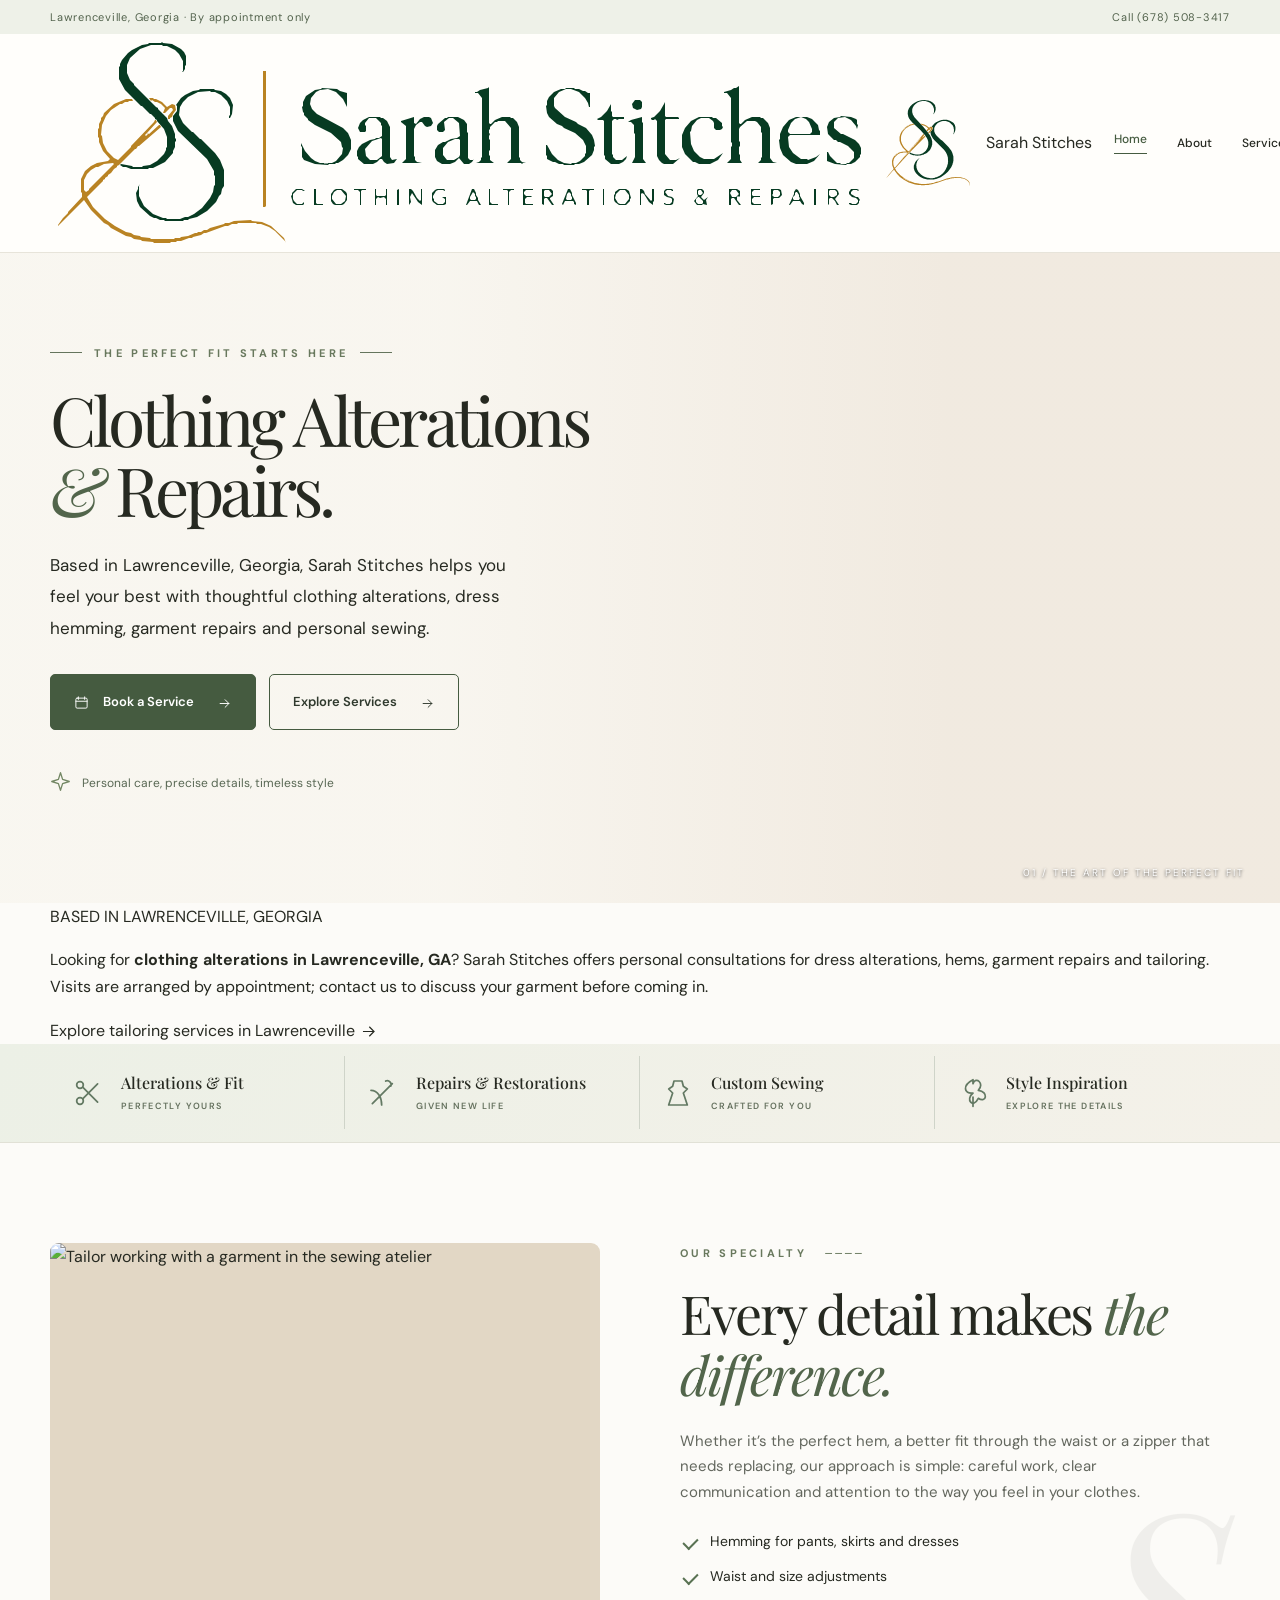
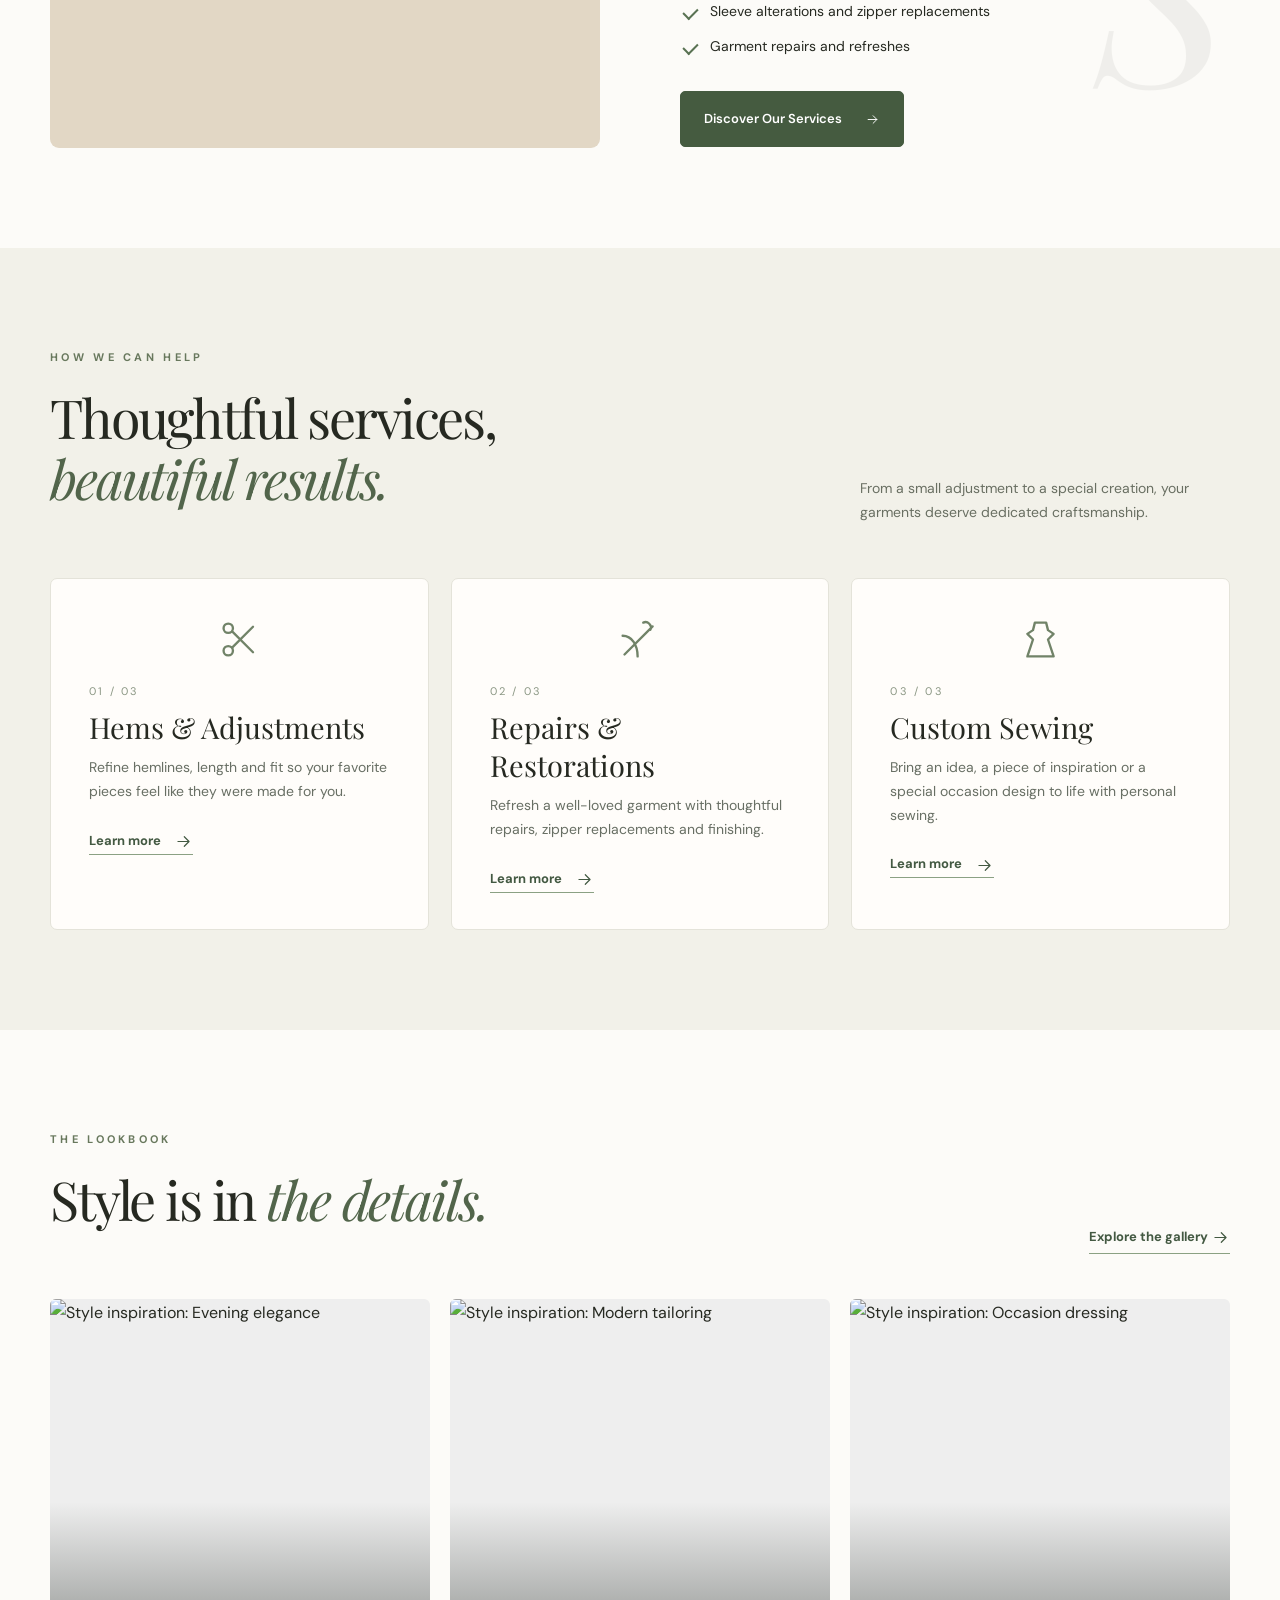
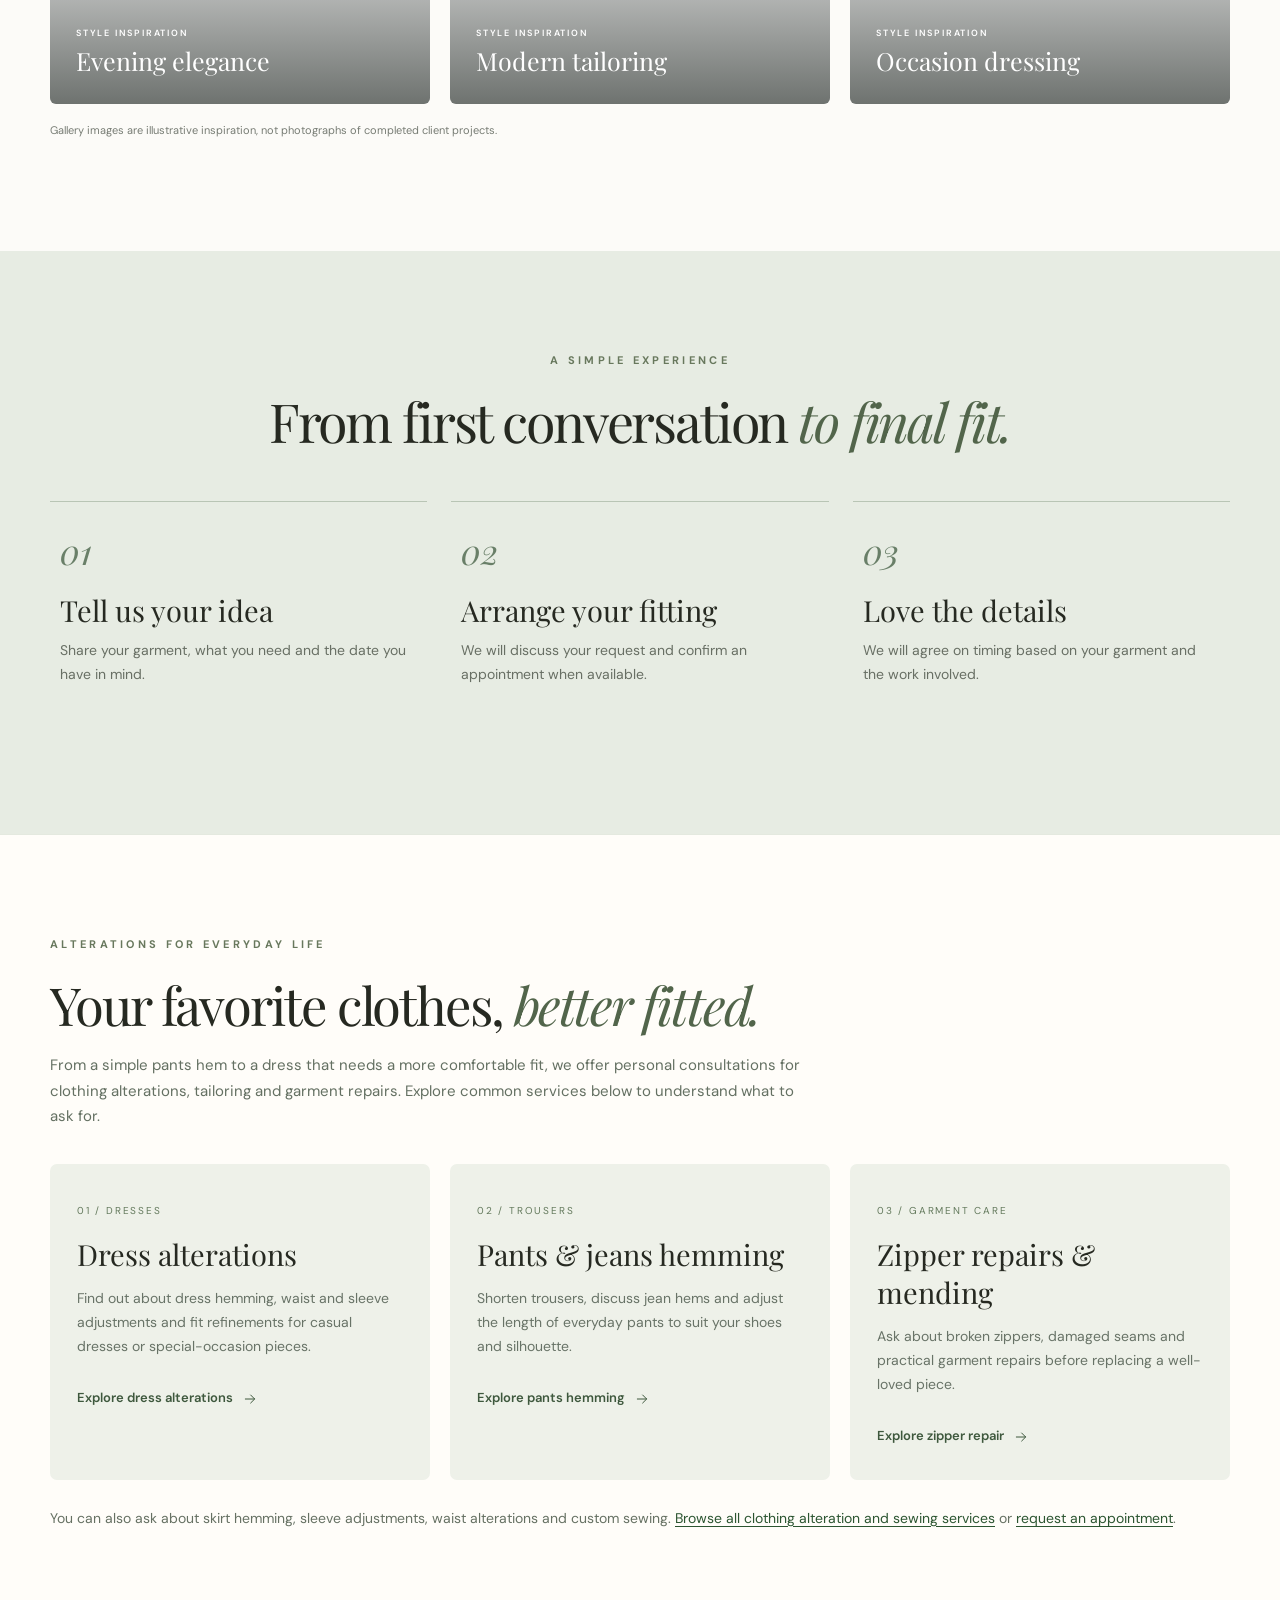
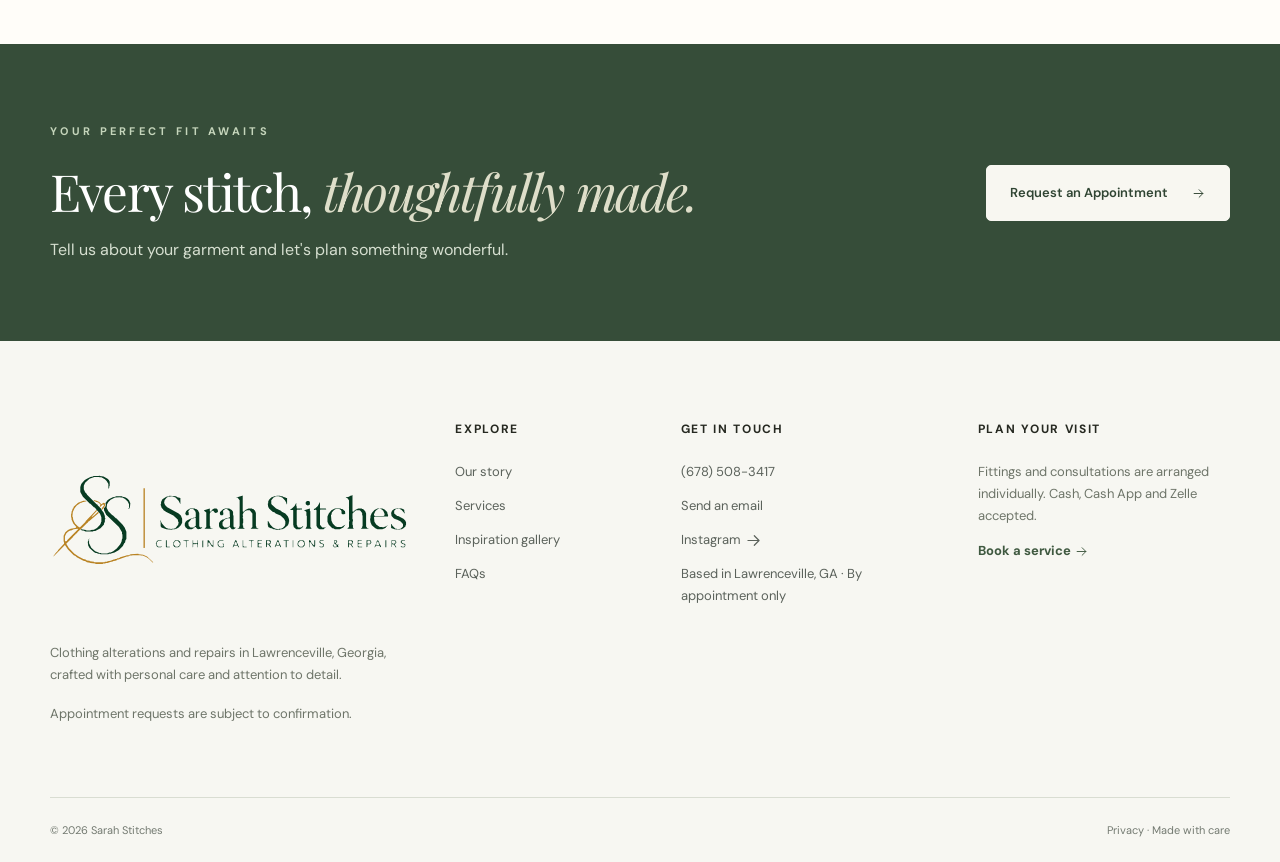
==== commit efcaf6e4: "brand/seo: use official Sarah Stitches identity and localize Lawrenceville GA" ====
--- a/index.html
+++ b/index.html
@@ -1,6 +1,6 @@
-<!DOCTYPE html><html lang="en"><head><meta charset="UTF-8"><meta name="viewport" content="width=device-width, initial-scale=1"><meta name="theme-color" content="#43553e"><meta name="description" content="Clothing alterations, dress hemming, pants hemming, zipper repair, sewing and garment mending by Sarah Stitches. Request your personal alteration consultation."><meta property="og:type" content="website"><meta property="og:site_name" content="Sarah Stitches"><meta property="og:title" content="Clothing Alterations, Hemming & Sewing | Sarah Stitches"><meta property="og:description" content="Clothing alterations, dress hemming, pants hemming, zipper repair, sewing and garment mending by Sarah Stitches. Request your personal alteration consultation."><meta property="og:url" content="https://sarah-stitches.netlify.app/"><meta property="og:image" content="https://images.pexels.com/photos/7148013/pexels-photo-7148013.jpeg?auto=compress&cs=tinysrgb&w=1600"><meta name="twitter:card" content="summary_large_image"><link rel="canonical" href="https://sarah-stitches.netlify.app/"><link rel="icon" href="/favicon.svg" type="image/svg+xml"><link rel="preconnect" href="https://fonts.googleapis.com"><link rel="preconnect" href="https://fonts.gstatic.com" crossorigin><link rel="preconnect" href="https://images.unsplash.com"><link rel="preconnect" href="https://images.pexels.com"><link href="https://fonts.googleapis.com/css2?family=DM+Sans:wght@400;500;600;700&family=Playfair+Display:ital,wght@0,400;0,500;0,600;1,400;1,500&display=swap" rel="stylesheet"><link rel="stylesheet" href="/assets/styles.css"><title>Clothing Alterations, Hemming & Sewing | Sarah Stitches</title><script type="application/ld+json">{"@context":"https://schema.org","@type":"Organization","name":"Sarah Stitches","url":"https://sarah-stitches.netlify.app","telephone":"+1-678-508-3417","email":"perfectfitalterationsga@gmail.com","sameAs":["https://www.instagram.com/SarahStitche_alterations_/"],"description":"Clothing alterations, repairs and custom sewing available by appointment."}</script></head><body><a class="skip" href="#main">Skip to main content</a><div class="topline"><div class="wrap topinner"><span>Tailoring with care · By appointment only</span><a href="tel:+16785083417">Call (678) 508-3417</a></div></div><header class="head"><div class="wrap nav"><a href="/" class="brand" aria-label="Sarah Stitches home"><span class="monogram">SS</span><span class="brandline"><b>Sarah Stitches</b><small>ALTERATIONS · SEWING · HANDMADE</small></span></a><button class="hamb" aria-controls="menu" aria-expanded="false" aria-label="Open menu"><i></i><i></i><i></i></button><nav id="menu" class="menu" aria-label="Main menu"><a aria-current="page" href="/">Home</a><a  href="/about/">About</a><a  href="/services/">Services</a><a  href="/gallery/">Gallery</a><a  href="/faq/">FAQ</a><a class="booklink"  href="/book/">Book a Service <span><svg class="ui-icon" viewBox="0 0 24 24" xmlns="http://www.w3.org/2000/svg" fill="none" stroke="currentColor" stroke-width="1.5" stroke-linecap="round" stroke-linejoin="round" aria-hidden="true" focusable="false"><path d="M5 12h14m-6-6 6 6-6 6"/></svg></span></a></nav></div></header><main id="main"><section class="hero"><div class="heroimage" style="background-image:linear-gradient(90deg,rgba(249,247,241,.97) 0%,rgba(249,247,241,.92) 34%,rgba(249,247,241,.19) 74%),url('https://images.pexels.com/photos/7148013/pexels-photo-7148013.jpeg?auto=compress&cs=tinysrgb&w=1600')"></div><div class="wrap herocontent"><div class="herotext"><p class="kicker withline">THE PERFECT FIT STARTS HERE</p><h1>Expert Alterations <i>&</i> Sewing Services.</h1><p class="lead">A beautiful fit makes all the difference. From everyday adjustments to memorable pieces, discover sewing and alterations made with care.</p><div class="actions"><a class="btn" href="/book/"><svg class="ui-icon" viewBox="0 0 24 24" xmlns="http://www.w3.org/2000/svg" fill="none" stroke="currentColor" stroke-width="1.5" stroke-linecap="round" stroke-linejoin="round" aria-hidden="true" focusable="false"><rect x="3" y="5" width="18" height="16" rx="2"/><path d="M7 3v4m10-4v4M3 10h18"/></svg> Book a Service <span><svg class="ui-icon" viewBox="0 0 24 24" xmlns="http://www.w3.org/2000/svg" fill="none" stroke="currentColor" stroke-width="1.5" stroke-linecap="round" stroke-linejoin="round" aria-hidden="true" focusable="false"><path d="M5 12h14m-6-6 6 6-6 6"/></svg></span></a><a class="btn outline" href="/services/">Explore Services <span><svg class="ui-icon" viewBox="0 0 24 24" xmlns="http://www.w3.org/2000/svg" fill="none" stroke="currentColor" stroke-width="1.5" stroke-linecap="round" stroke-linejoin="round" aria-hidden="true" focusable="false"><path d="M5 12h14m-6-6 6 6-6 6"/></svg></span></a></div><div class="herofoot"><span class="sparkle"><svg class="ui-icon" viewBox="0 0 24 24" xmlns="http://www.w3.org/2000/svg" fill="none" stroke="currentColor" stroke-width="1.5" stroke-linecap="round" stroke-linejoin="round" aria-hidden="true" focusable="false"><path d="m12 2 2.4 7.6L22 12l-7.6 2.4L12 22l-2.4-7.6L2 12l7.6-2.4L12 2Z"/></svg></span> Personal care, precise details, timeless style</div></div></div><div class="hero-index">01 / THE ART OF THE PERFECT FIT</div></section>
-<div class="categories"><div class="wrap catgrid"><a href="/services/#hemming"><i><svg class="ui-icon" viewBox="0 0 24 24" xmlns="http://www.w3.org/2000/svg" fill="none" stroke="currentColor" stroke-width="1.5" stroke-linecap="round" stroke-linejoin="round" aria-hidden="true" focusable="false"><circle cx="6" cy="6" r="2.5"/><circle cx="6" cy="18" r="2.5"/><path d="m8.2 7.8 11 11M8.2 16.2l11-11"/></svg></i><div><strong>Alterations & Fit</strong><small>PERFECTLY YOURS</small></div></a><a href="/services/#repairs"><i><svg class="ui-icon" viewBox="0 0 24 24" xmlns="http://www.w3.org/2000/svg" fill="none" stroke="currentColor" stroke-width="1.5" stroke-linecap="round" stroke-linejoin="round" aria-hidden="true" focusable="false"><path d="M4 20 19 5m-5-2c2.3-1.2 5 1.5 3.8 3.8M3 10c5 0 8 5 8 11"/></svg></i><div><strong>Repairs & Restorations</strong><small>GIVEN NEW LIFE</small></div></a><a href="/services/#custom"><i><svg class="ui-icon" viewBox="0 0 24 24" xmlns="http://www.w3.org/2000/svg" fill="none" stroke="currentColor" stroke-width="1.5" stroke-linecap="round" stroke-linejoin="round" aria-hidden="true" focusable="false"><path d="M9 3h6l1 4 3 2-3 3 3 9H5l3-9-3-3 3-2z"/></svg></i><div><strong>Custom Sewing</strong><small>CRAFTED FOR YOU</small></div></a><a href="/gallery/"><i><svg class="ui-icon" viewBox="0 0 24 24" xmlns="http://www.w3.org/2000/svg" fill="none" stroke="currentColor" stroke-width="1.5" stroke-linecap="round" stroke-linejoin="round" aria-hidden="true" focusable="false"><path d="M12 2C4 6 5 13 12 12c-6 5 0 12 4 4 6 4 8-5 0-6 5-5-2-11-4-5Z"/><path d="M12 15v7"/></svg></i><div><strong>Style Inspiration</strong><small>EXPLORE THE DETAILS</small></div></a></div></div>
+<!DOCTYPE html><html lang="en"><head><meta charset="UTF-8"><meta name="viewport" content="width=device-width, initial-scale=1"><meta name="theme-color" content="#43553e"><meta name="description" content="Clothing alterations and repairs in Lawrenceville, GA. Sarah Stitches offers dress alterations, pants hemming, zipper repairs and sewing by appointment."><meta property="og:type" content="website"><meta property="og:site_name" content="Sarah Stitches"><meta property="og:title" content="Clothing Alterations in Lawrenceville, GA | Sarah Stitches"><meta property="og:description" content="Clothing alterations and repairs in Lawrenceville, GA. Sarah Stitches offers dress alterations, pants hemming, zipper repairs and sewing by appointment."><meta property="og:url" content="https://sarah-stitches.netlify.app/"><meta property="og:image" content="https://images.pexels.com/photos/7148013/pexels-photo-7148013.jpeg?auto=compress&cs=tinysrgb&w=1600"><meta name="twitter:card" content="summary_large_image"><link rel="canonical" href="https://sarah-stitches.netlify.app/"><link rel="icon" href="/assets/branding/sarah-stitches-monogram.svg" type="image/svg+xml"><link rel="preconnect" href="https://fonts.googleapis.com"><link rel="preconnect" href="https://fonts.gstatic.com" crossorigin><link rel="preconnect" href="https://images.unsplash.com"><link rel="preconnect" href="https://images.pexels.com"><link href="https://fonts.googleapis.com/css2?family=DM+Sans:wght@400;500;600;700&family=Playfair+Display:ital,wght@0,400;0,500;0,600;1,400;1,500&display=swap" rel="stylesheet"><link rel="stylesheet" href="/assets/styles.css"><title>Clothing Alterations in Lawrenceville, GA | Sarah Stitches</title><script type="application/ld+json">{"@context":"https://schema.org","@type":"LocalBusiness","name":"Sarah Stitches","url":"https://sarah-stitches.netlify.app","telephone":"+1-678-508-3417","email":"perfectfitalterationsga@gmail.com","sameAs":["https://www.instagram.com/SarahStitche_alterations_/"],"description":"Sarah Stitches is based primarily in Lawrenceville, Georgia, offering clothing alterations and repairs by appointment.","logo":"https://sarah-stitches.netlify.app/assets/branding/sarah-stitches-horizontal.svg","image":"https://sarah-stitches.netlify.app/assets/branding/sarah-stitches-horizontal.svg","address":{"@type":"PostalAddress","addressLocality":"Lawrenceville","addressRegion":"GA","addressCountry":"US"},"areaServed":{"@type":"City","name":"Lawrenceville","containedInPlace":{"@type":"State","name":"Georgia"}}}</script><meta name="geo.region" content="US-GA"><meta name="geo.placename" content="Lawrenceville, Georgia"><meta property="og:locale" content="en_US"></head><body><a class="skip" href="#main">Skip to main content</a><div class="topline"><div class="wrap topinner"><span>Lawrenceville, Georgia · By appointment only</span><a href="tel:+16785083417">Call (678) 508-3417</a></div></div><header class="head"><div class="wrap nav"><a href="/" class="brand" aria-label="Sarah Stitches home"><img class="brand-logo-desktop" src="/assets/branding/sarah-stitches-horizontal.svg" alt="Sarah Stitches · Clothing Alterations & Repairs" width="820" height="218"><img class="brand-logo-mobile" src="/assets/branding/sarah-stitches-monogram.svg" alt="" width="90" height="92"><span class="brand-mobile-title">Sarah Stitches</span></a><button class="hamb" aria-controls="menu" aria-expanded="false" aria-label="Open menu"><i></i><i></i><i></i></button><nav id="menu" class="menu" aria-label="Main menu"><a aria-current="page" href="/">Home</a><a  href="/about/">About</a><a  href="/services/">Services</a><a  href="/gallery/">Gallery</a><a  href="/faq/">FAQ</a><a class="booklink"  href="/book/">Book a Service <span><svg class="ui-icon" viewBox="0 0 24 24" xmlns="http://www.w3.org/2000/svg" fill="none" stroke="currentColor" stroke-width="1.5" stroke-linecap="round" stroke-linejoin="round" aria-hidden="true" focusable="false"><path d="M5 12h14m-6-6 6 6-6 6"/></svg></span></a></nav></div></header><main id="main"><section class="hero"><div class="heroimage" style="background-image:linear-gradient(90deg,rgba(249,247,241,.97) 0%,rgba(249,247,241,.92) 34%,rgba(249,247,241,.19) 74%),url('https://images.pexels.com/photos/7148013/pexels-photo-7148013.jpeg?auto=compress&cs=tinysrgb&w=1600')"></div><div class="wrap herocontent"><div class="herotext"><p class="kicker withline">THE PERFECT FIT STARTS HERE</p><h1>Clothing Alterations <i>&</i> Repairs.</h1><p class="lead">Based in Lawrenceville, Georgia, Sarah Stitches helps you feel your best with thoughtful clothing alterations, dress hemming, garment repairs and personal sewing.</p><div class="actions"><a class="btn" href="/book/"><svg class="ui-icon" viewBox="0 0 24 24" xmlns="http://www.w3.org/2000/svg" fill="none" stroke="currentColor" stroke-width="1.5" stroke-linecap="round" stroke-linejoin="round" aria-hidden="true" focusable="false"><rect x="3" y="5" width="18" height="16" rx="2"/><path d="M7 3v4m10-4v4M3 10h18"/></svg> Book a Service <span><svg class="ui-icon" viewBox="0 0 24 24" xmlns="http://www.w3.org/2000/svg" fill="none" stroke="currentColor" stroke-width="1.5" stroke-linecap="round" stroke-linejoin="round" aria-hidden="true" focusable="false"><path d="M5 12h14m-6-6 6 6-6 6"/></svg></span></a><a class="btn outline" href="/services/">Explore Services <span><svg class="ui-icon" viewBox="0 0 24 24" xmlns="http://www.w3.org/2000/svg" fill="none" stroke="currentColor" stroke-width="1.5" stroke-linecap="round" stroke-linejoin="round" aria-hidden="true" focusable="false"><path d="M5 12h14m-6-6 6 6-6 6"/></svg></span></a></div><div class="herofoot"><span class="sparkle"><svg class="ui-icon" viewBox="0 0 24 24" xmlns="http://www.w3.org/2000/svg" fill="none" stroke="currentColor" stroke-width="1.5" stroke-linecap="round" stroke-linejoin="round" aria-hidden="true" focusable="false"><path d="m12 2 2.4 7.6L22 12l-7.6 2.4L12 22l-2.4-7.6L2 12l7.6-2.4L12 2Z"/></svg></span> Personal care, precise details, timeless style</div></div></div><div class="hero-index">01 / THE ART OF THE PERFECT FIT</div></section>
+<div class="wrap"><div class="local-service-note"><span>BASED IN LAWRENCEVILLE, GEORGIA</span><p>Looking for <strong>clothing alterations in Lawrenceville, GA</strong>? Sarah Stitches offers personal consultations for dress alterations, hems, garment repairs and tailoring. Visits are arranged by appointment; contact us to discuss your garment before coming in.</p><a href="/lawrenceville-ga-alterations/">Explore tailoring services in Lawrenceville <svg class="ui-icon" viewBox="0 0 24 24" fill="none" stroke="currentColor" stroke-width="1.5" aria-hidden="true"><path d="M5 12h14m-6-6 6 6-6 6"/></svg></a></div></div><div class="categories"><div class="wrap catgrid"><a href="/services/#hemming"><i><svg class="ui-icon" viewBox="0 0 24 24" xmlns="http://www.w3.org/2000/svg" fill="none" stroke="currentColor" stroke-width="1.5" stroke-linecap="round" stroke-linejoin="round" aria-hidden="true" focusable="false"><circle cx="6" cy="6" r="2.5"/><circle cx="6" cy="18" r="2.5"/><path d="m8.2 7.8 11 11M8.2 16.2l11-11"/></svg></i><div><strong>Alterations & Fit</strong><small>PERFECTLY YOURS</small></div></a><a href="/services/#repairs"><i><svg class="ui-icon" viewBox="0 0 24 24" xmlns="http://www.w3.org/2000/svg" fill="none" stroke="currentColor" stroke-width="1.5" stroke-linecap="round" stroke-linejoin="round" aria-hidden="true" focusable="false"><path d="M4 20 19 5m-5-2c2.3-1.2 5 1.5 3.8 3.8M3 10c5 0 8 5 8 11"/></svg></i><div><strong>Repairs & Restorations</strong><small>GIVEN NEW LIFE</small></div></a><a href="/services/#custom"><i><svg class="ui-icon" viewBox="0 0 24 24" xmlns="http://www.w3.org/2000/svg" fill="none" stroke="currentColor" stroke-width="1.5" stroke-linecap="round" stroke-linejoin="round" aria-hidden="true" focusable="false"><path d="M9 3h6l1 4 3 2-3 3 3 9H5l3-9-3-3 3-2z"/></svg></i><div><strong>Custom Sewing</strong><small>CRAFTED FOR YOU</small></div></a><a href="/gallery/"><i><svg class="ui-icon" viewBox="0 0 24 24" xmlns="http://www.w3.org/2000/svg" fill="none" stroke="currentColor" stroke-width="1.5" stroke-linecap="round" stroke-linejoin="round" aria-hidden="true" focusable="false"><path d="M12 2C4 6 5 13 12 12c-6 5 0 12 4 4 6 4 8-5 0-6 5-5-2-11-4-5Z"/><path d="M12 15v7"/></svg></i><div><strong>Style Inspiration</strong><small>EXPLORE THE DETAILS</small></div></a></div></div>
 <section class="section wrap feature"><div class="feature-img"><img src="https://images.pexels.com/photos/6765062/pexels-photo-6765062.jpeg?auto=compress&cs=tinysrgb&w=1100" loading="lazy" alt="Tailor working with a garment in the sewing atelier"></div><div class="feature-copy"><p class="kicker">OUR SPECIALTY <span>────</span></p><h2>Every detail makes <em>the difference.</em></h2><p>Whether it’s the perfect hem, a better fit through the waist or a zipper that needs replacing, our approach is simple: careful work, clear communication and attention to the way you feel in your clothes.</p><ul class="checks"><li>Hemming for pants, skirts and dresses</li><li>Waist and size adjustments</li><li>Sleeve alterations and zipper replacements</li><li>Garment repairs and refreshes</li></ul><a class="btn" href="/services/">Discover Our Services <span><svg class="ui-icon" viewBox="0 0 24 24" xmlns="http://www.w3.org/2000/svg" fill="none" stroke="currentColor" stroke-width="1.5" stroke-linecap="round" stroke-linejoin="round" aria-hidden="true" focusable="false"><path d="M5 12h14m-6-6 6 6-6 6"/></svg></span></a><div class="featuredeco">S</div></div></section>
 <section class="section services-preview"><div class="wrap"><div class="sectionhead"><div><p class="kicker">HOW WE CAN HELP</p><h2>Thoughtful services,<br><em>beautiful results.</em></h2></div><p>From a small adjustment to a special creation, your garments deserve dedicated craftsmanship.</p></div><div class="svcards"><article><div class="svicon"><svg class="ui-icon" viewBox="0 0 24 24" xmlns="http://www.w3.org/2000/svg" fill="none" stroke="currentColor" stroke-width="1.5" stroke-linecap="round" stroke-linejoin="round" aria-hidden="true" focusable="false"><circle cx="6" cy="6" r="2.5"/><circle cx="6" cy="18" r="2.5"/><path d="m8.2 7.8 11 11M8.2 16.2l11-11"/></svg></div><span class="svnum">01 / 03</span><h3>Hems & Adjustments</h3><p>Refine hemlines, length and fit so your favorite pieces feel like they were made for you.</p><a href="/services/#hemming">Learn more <span><svg class="ui-icon" viewBox="0 0 24 24" xmlns="http://www.w3.org/2000/svg" fill="none" stroke="currentColor" stroke-width="1.5" stroke-linecap="round" stroke-linejoin="round" aria-hidden="true" focusable="false"><path d="M5 12h14m-6-6 6 6-6 6"/></svg></span></a></article><article><div class="svicon"><svg class="ui-icon" viewBox="0 0 24 24" xmlns="http://www.w3.org/2000/svg" fill="none" stroke="currentColor" stroke-width="1.5" stroke-linecap="round" stroke-linejoin="round" aria-hidden="true" focusable="false"><path d="M4 20 19 5m-5-2c2.3-1.2 5 1.5 3.8 3.8M3 10c5 0 8 5 8 11"/></svg></div><span class="svnum">02 / 03</span><h3>Repairs & Restorations</h3><p>Refresh a well-loved garment with thoughtful repairs, zipper replacements and finishing.</p><a href="/services/#repairs">Learn more <span><svg class="ui-icon" viewBox="0 0 24 24" xmlns="http://www.w3.org/2000/svg" fill="none" stroke="currentColor" stroke-width="1.5" stroke-linecap="round" stroke-linejoin="round" aria-hidden="true" focusable="false"><path d="M5 12h14m-6-6 6 6-6 6"/></svg></span></a></article><article><div class="svicon"><svg class="ui-icon" viewBox="0 0 24 24" xmlns="http://www.w3.org/2000/svg" fill="none" stroke="currentColor" stroke-width="1.5" stroke-linecap="round" stroke-linejoin="round" aria-hidden="true" focusable="false"><path d="M9 3h6l1 4 3 2-3 3 3 9H5l3-9-3-3 3-2z"/></svg></div><span class="svnum">03 / 03</span><h3>Custom Sewing</h3><p>Bring an idea, a piece of inspiration or a special occasion design to life with personal sewing.</p><a href="/services/#custom">Learn more <span><svg class="ui-icon" viewBox="0 0 24 24" xmlns="http://www.w3.org/2000/svg" fill="none" stroke="currentColor" stroke-width="1.5" stroke-linecap="round" stroke-linejoin="round" aria-hidden="true" focusable="false"><path d="M5 12h14m-6-6 6 6-6 6"/></svg></span></a></article></div></div></section>
 <section class="section wrap preview-gallery"><div class="sectionhead"><div><p class="kicker">THE LOOKBOOK</p><h2>Style is in <em>the details.</em></h2></div><a class="textlink" href="/gallery/">Explore the gallery <svg class="ui-icon" viewBox="0 0 24 24" xmlns="http://www.w3.org/2000/svg" fill="none" stroke="currentColor" stroke-width="1.5" stroke-linecap="round" stroke-linejoin="round" aria-hidden="true" focusable="false"><path d="M5 12h14m-6-6 6 6-6 6"/></svg></a></div><div class="preview-grid"><div class="preview-photo"><img loading="lazy" src="https://images.unsplash.com/photo-1595777457583-95e059d581b8?auto=format&fit=crop&w=800&q=82" alt="Style inspiration: Evening elegance"><div><span>STYLE INSPIRATION</span><strong>Evening elegance</strong></div></div><div class="preview-photo"><img loading="lazy" src="https://images.unsplash.com/photo-1515886657613-9f3515b0c78f?auto=format&fit=crop&w=800&q=82" alt="Style inspiration: Modern tailoring"><div><span>STYLE INSPIRATION</span><strong>Modern tailoring</strong></div></div><div class="preview-photo"><img loading="lazy" src="https://images.unsplash.com/photo-1469334031218-e382a71b716b?auto=format&fit=crop&w=800&q=82" alt="Style inspiration: Occasion dressing"><div><span>STYLE INSPIRATION</span><strong>Occasion dressing</strong></div></div></div><p class="note">Gallery images are illustrative inspiration, not photographs of completed client projects.</p></section>
-<section class="section process"><div class="wrap"><p class="kicker">A SIMPLE EXPERIENCE</p><h2>From first conversation <em>to final fit.</em></h2><div class="steps"><article><span>01</span><h3>Tell us your idea</h3><p>Share your garment, what you need and the date you have in mind.</p></article><article><span>02</span><h3>Arrange your fitting</h3><p>We will discuss your request and confirm an appointment when available.</p></article><article><span>03</span><h3>Love the details</h3><p>We will agree on timing based on your garment and the work involved.</p></article></div></div></section><section class="section seo-area" aria-labelledby="seo-services"><div class="wrap"><div class="seo-intro"><p class="kicker">ALTERATIONS FOR EVERYDAY LIFE</p><h2 id="seo-services">Your favorite clothes, <em>better fitted.</em></h2><p>From a simple pants hem to a dress that needs a more comfortable fit, we offer personal consultations for clothing alterations, tailoring and garment repairs. Explore common services below to understand what to ask for.</p></div><div class="seo-cards"><article><span>01 / DRESSES</span><h3>Dress alterations</h3><p>Find out about dress hemming, waist and sleeve adjustments and fit refinements for casual dresses or special-occasion pieces.</p><a href="/dress-alterations/">Explore dress alterations <svg class="ui-icon" viewBox="0 0 24 24" xmlns="http://www.w3.org/2000/svg" fill="none" stroke="currentColor" stroke-width="1.5" stroke-linecap="round" stroke-linejoin="round" aria-hidden="true" focusable="false"><path d="M5 12h14m-6-6 6 6-6 6"/></svg></a></article><article><span>02 / TROUSERS</span><h3>Pants & jeans hemming</h3><p>Shorten trousers, discuss jean hems and adjust the length of everyday pants to suit your shoes and silhouette.</p><a href="/pants-hemming/">Explore pants hemming <svg class="ui-icon" viewBox="0 0 24 24" xmlns="http://www.w3.org/2000/svg" fill="none" stroke="currentColor" stroke-width="1.5" stroke-linecap="round" stroke-linejoin="round" aria-hidden="true" focusable="false"><path d="M5 12h14m-6-6 6 6-6 6"/></svg></a></article><article><span>03 / GARMENT CARE</span><h3>Zipper repairs & mending</h3><p>Ask about broken zippers, damaged seams and practical garment repairs before replacing a well-loved piece.</p><a href="/zipper-repair/">Explore zipper repair <svg class="ui-icon" viewBox="0 0 24 24" xmlns="http://www.w3.org/2000/svg" fill="none" stroke="currentColor" stroke-width="1.5" stroke-linecap="round" stroke-linejoin="round" aria-hidden="true" focusable="false"><path d="M5 12h14m-6-6 6 6-6 6"/></svg></a></article></div><p class="seo-footnote">You can also ask about skirt hemming, sleeve adjustments, waist alterations and custom sewing. <a href="/services/">Browse all clothing alteration and sewing services</a> or <a href="/book/">request an appointment</a>.</p></div></section></main><section class="endcta"><div class="wrap endinner"><div><p class="kicker lightkick">YOUR PERFECT FIT AWAITS</p><h2>Every stitch, <em>thoughtfully made.</em></h2><p>Tell us about your garment and let's plan something wonderful.</p></div><a class="btn btn-white" href="/book/">Request an Appointment <span><svg class="ui-icon" viewBox="0 0 24 24" xmlns="http://www.w3.org/2000/svg" fill="none" stroke="currentColor" stroke-width="1.5" stroke-linecap="round" stroke-linejoin="round" aria-hidden="true" focusable="false"><path d="M5 12h14m-6-6 6 6-6 6"/></svg></span></a></div></section><footer class="foot"><div class="wrap footgrid"><div><a class="footbrand" href="/">Sarah Stitches</a><p>Personal alterations, garment repair and custom sewing. Crafted with attention to detail.</p><small>Appointment requests are subject to confirmation.</small></div><div><h3>Explore</h3><a href="/about/">Our story</a><a href="/services/">Services</a><a href="/gallery/">Inspiration gallery</a><a href="/faq/">FAQs</a></div><div><h3>Get in touch</h3><a href="tel:+16785083417">(678) 508-3417</a><a href="mailto:perfectfitalterationsga@gmail.com">Send an email</a><a href="https://www.instagram.com/SarahStitche_alterations_/" target="_blank" rel="noopener noreferrer">Instagram <svg class="ui-icon" viewBox="0 0 24 24" xmlns="http://www.w3.org/2000/svg" fill="none" stroke="currentColor" stroke-width="1.5" stroke-linecap="round" stroke-linejoin="round" aria-hidden="true" focusable="false"><path d="M5 12h14m-6-6 6 6-6 6"/></svg></a><span>By appointment only</span></div><div><h3>Plan your visit</h3><p>Fittings and consultations are arranged individually. Cash, Cash App and Zelle accepted.</p><a class="footbtn" href="/book/">Book a service <svg class="ui-icon" viewBox="0 0 24 24" xmlns="http://www.w3.org/2000/svg" fill="none" stroke="currentColor" stroke-width="1.5" stroke-linecap="round" stroke-linejoin="round" aria-hidden="true" focusable="false"><path d="M5 12h14m-6-6 6 6-6 6"/></svg></a></div></div><div class="wrap footbottom"><span>© 2026 Sarah Stitches</span><span><a href="/privacy/">Privacy</a> · Made with care</span></div></footer><script src="/assets/main.js" defer></script></body></html>+<section class="section process"><div class="wrap"><p class="kicker">A SIMPLE EXPERIENCE</p><h2>From first conversation <em>to final fit.</em></h2><div class="steps"><article><span>01</span><h3>Tell us your idea</h3><p>Share your garment, what you need and the date you have in mind.</p></article><article><span>02</span><h3>Arrange your fitting</h3><p>We will discuss your request and confirm an appointment when available.</p></article><article><span>03</span><h3>Love the details</h3><p>We will agree on timing based on your garment and the work involved.</p></article></div></div></section><section class="section seo-area" aria-labelledby="seo-services"><div class="wrap"><div class="seo-intro"><p class="kicker">ALTERATIONS FOR EVERYDAY LIFE</p><h2 id="seo-services">Your favorite clothes, <em>better fitted.</em></h2><p>From a simple pants hem to a dress that needs a more comfortable fit, we offer personal consultations for clothing alterations, tailoring and garment repairs. Explore common services below to understand what to ask for.</p></div><div class="seo-cards"><article><span>01 / DRESSES</span><h3>Dress alterations</h3><p>Find out about dress hemming, waist and sleeve adjustments and fit refinements for casual dresses or special-occasion pieces.</p><a href="/dress-alterations/">Explore dress alterations <svg class="ui-icon" viewBox="0 0 24 24" xmlns="http://www.w3.org/2000/svg" fill="none" stroke="currentColor" stroke-width="1.5" stroke-linecap="round" stroke-linejoin="round" aria-hidden="true" focusable="false"><path d="M5 12h14m-6-6 6 6-6 6"/></svg></a></article><article><span>02 / TROUSERS</span><h3>Pants & jeans hemming</h3><p>Shorten trousers, discuss jean hems and adjust the length of everyday pants to suit your shoes and silhouette.</p><a href="/pants-hemming/">Explore pants hemming <svg class="ui-icon" viewBox="0 0 24 24" xmlns="http://www.w3.org/2000/svg" fill="none" stroke="currentColor" stroke-width="1.5" stroke-linecap="round" stroke-linejoin="round" aria-hidden="true" focusable="false"><path d="M5 12h14m-6-6 6 6-6 6"/></svg></a></article><article><span>03 / GARMENT CARE</span><h3>Zipper repairs & mending</h3><p>Ask about broken zippers, damaged seams and practical garment repairs before replacing a well-loved piece.</p><a href="/zipper-repair/">Explore zipper repair <svg class="ui-icon" viewBox="0 0 24 24" xmlns="http://www.w3.org/2000/svg" fill="none" stroke="currentColor" stroke-width="1.5" stroke-linecap="round" stroke-linejoin="round" aria-hidden="true" focusable="false"><path d="M5 12h14m-6-6 6 6-6 6"/></svg></a></article></div><p class="seo-footnote">You can also ask about skirt hemming, sleeve adjustments, waist alterations and custom sewing. <a href="/services/">Browse all clothing alteration and sewing services</a> or <a href="/book/">request an appointment</a>.</p></div></section></main><section class="endcta"><div class="wrap endinner"><div><p class="kicker lightkick">YOUR PERFECT FIT AWAITS</p><h2>Every stitch, <em>thoughtfully made.</em></h2><p>Tell us about your garment and let's plan something wonderful.</p></div><a class="btn btn-white" href="/book/">Request an Appointment <span><svg class="ui-icon" viewBox="0 0 24 24" xmlns="http://www.w3.org/2000/svg" fill="none" stroke="currentColor" stroke-width="1.5" stroke-linecap="round" stroke-linejoin="round" aria-hidden="true" focusable="false"><path d="M5 12h14m-6-6 6 6-6 6"/></svg></span></a></div></section><footer class="foot"><div class="wrap footgrid"><div><a class="footbrand" href="/"><img class="footer-brand-logo" src="/assets/branding/sarah-stitches-horizontal.svg" width="820" height="218" alt="Sarah Stitches · Clothing Alterations & Repairs"></a><p>Clothing alterations and repairs in Lawrenceville, Georgia, crafted with personal care and attention to detail.</p><small>Appointment requests are subject to confirmation.</small></div><div><h3>Explore</h3><a href="/about/">Our story</a><a href="/services/">Services</a><a href="/gallery/">Inspiration gallery</a><a href="/faq/">FAQs</a></div><div><h3>Get in touch</h3><a href="tel:+16785083417">(678) 508-3417</a><a href="mailto:perfectfitalterationsga@gmail.com">Send an email</a><a href="https://www.instagram.com/SarahStitche_alterations_/" target="_blank" rel="noopener noreferrer">Instagram <svg class="ui-icon" viewBox="0 0 24 24" xmlns="http://www.w3.org/2000/svg" fill="none" stroke="currentColor" stroke-width="1.5" stroke-linecap="round" stroke-linejoin="round" aria-hidden="true" focusable="false"><path d="M5 12h14m-6-6 6 6-6 6"/></svg></a><span>Based in Lawrenceville, GA · By appointment only</span></div><div><h3>Plan your visit</h3><p>Fittings and consultations are arranged individually. Cash, Cash App and Zelle accepted.</p><a class="footbtn" href="/book/">Book a service <svg class="ui-icon" viewBox="0 0 24 24" xmlns="http://www.w3.org/2000/svg" fill="none" stroke="currentColor" stroke-width="1.5" stroke-linecap="round" stroke-linejoin="round" aria-hidden="true" focusable="false"><path d="M5 12h14m-6-6 6 6-6 6"/></svg></a></div></div><div class="wrap footbottom"><span>© 2026 Sarah Stitches</span><span><a href="/privacy/">Privacy</a> · Made with care</span></div></footer><script src="/assets/main.js" defer></script></body></html>
